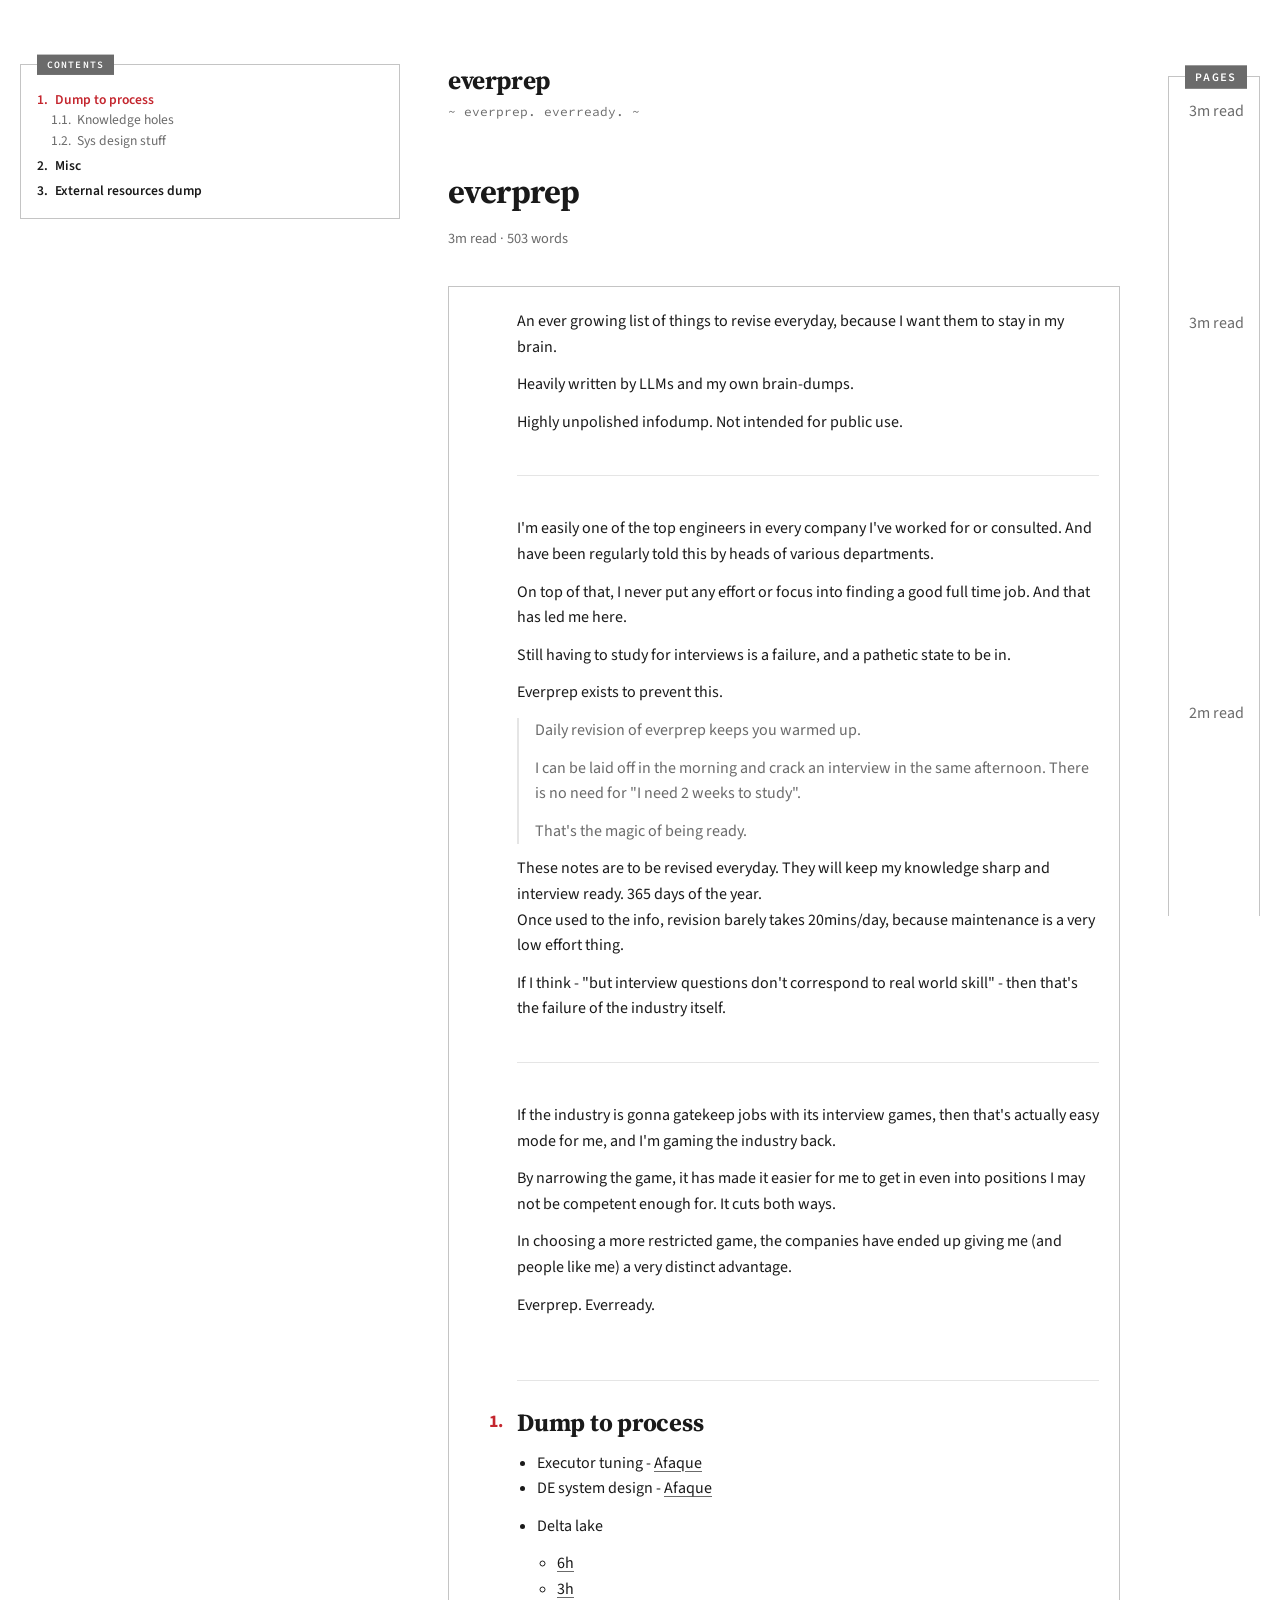
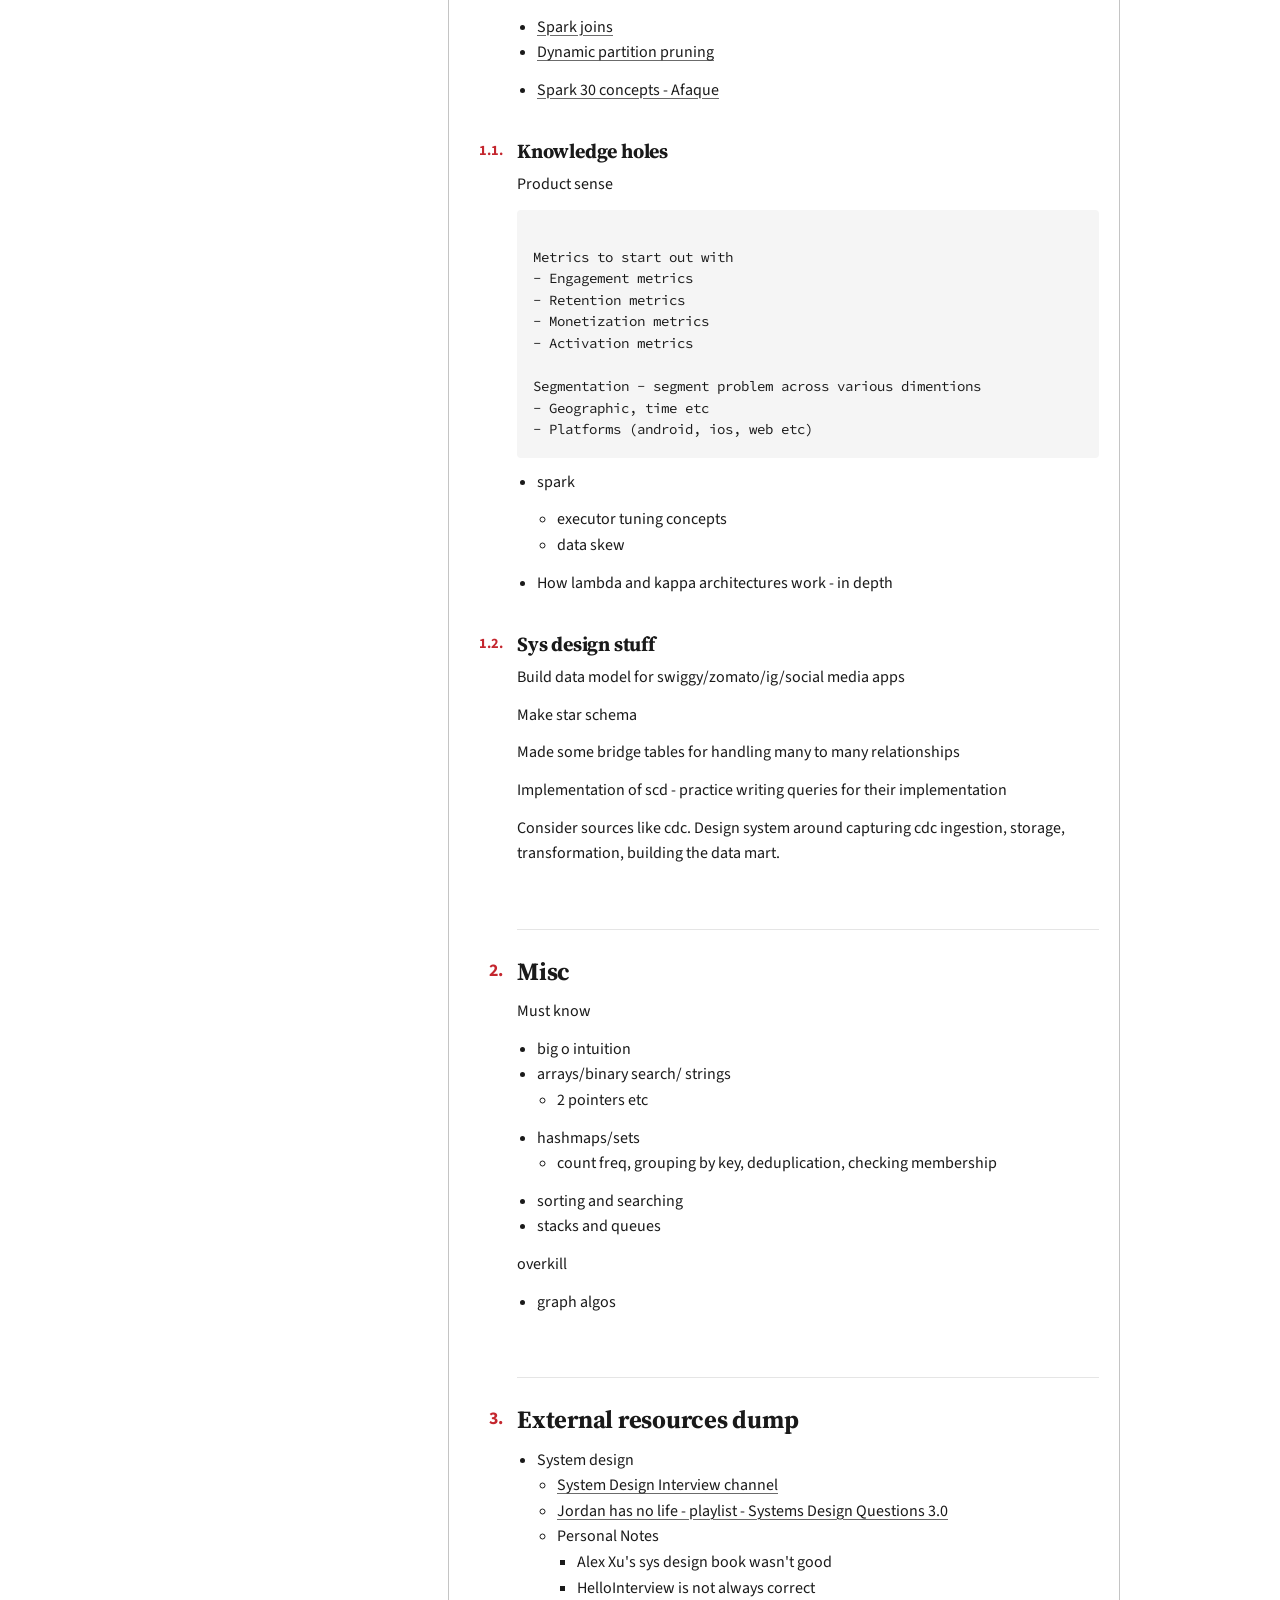
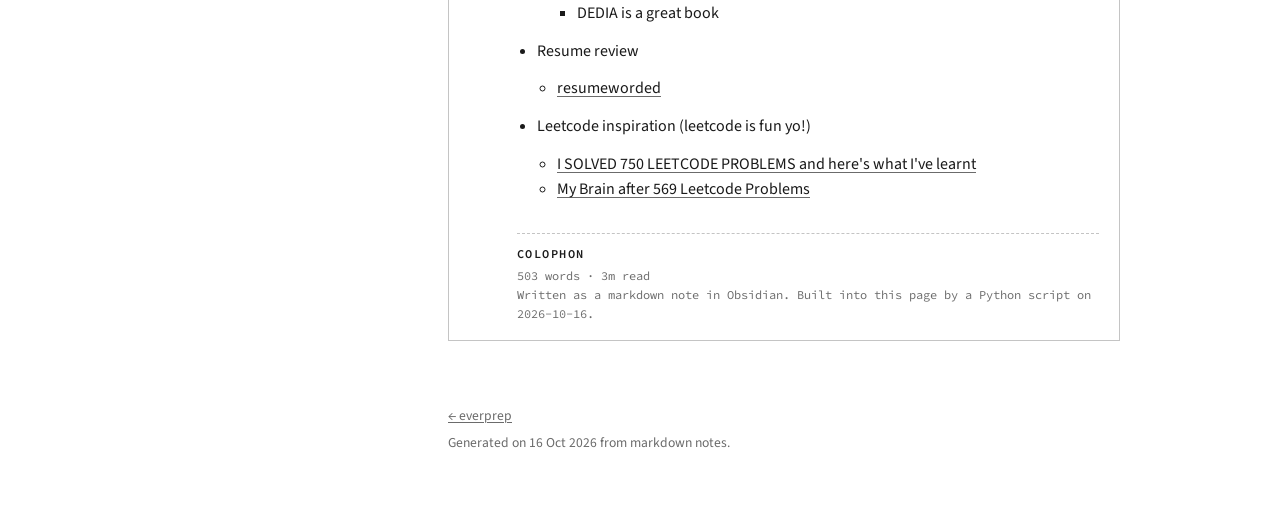
==== website/index.html @ 1207cb27 "update 2026-10-16 09:57:21" ====
<!DOCTYPE html>
<html lang="en">
<head>
    <meta charset="UTF-8">
    <meta http-equiv="X-UA-Compatible" content="IE=edge">
    <meta name="viewport" content="width=device-width, initial-scale=1.0">

    <title>everprep</title>
    <link rel="preconnect" href="https://fonts.googleapis.com">
    <link rel="preconnect" href="https://fonts.gstatic.com" crossorigin>
    <link href="https://fonts.googleapis.com/css2?family=Source+Serif+4:opsz,wght@8..60,600;8..60,700&family=Source+Code+Pro:wght@400;600&family=Source+Sans+3:ital,wght@0,400;0,600;0,700;1,400&display=swap" rel="stylesheet">
    <link rel="stylesheet" href="static/minimal.css">
    <link rel="stylesheet" href="static/codehilite.css">
    <link rel="stylesheet" href="static/everprep.css">

    <link rel="apple-touch-icon" sizes="180x180" href="static/favicon/apple-touch-icon.png">
    <link rel="icon" type="image/png" sizes="32x32" href="static/favicon/favicon-32x32.png">
    <link rel="icon" type="image/png" sizes="16x16" href="static/favicon/favicon-16x16.png">
    <link rel="mask-icon" href="static/favicon/safari-pinned-tab.svg" color="#5bbad5">
</head>

<body>

<div class="progress" aria-hidden="true"><span></span></div>

<div class="page article-layout">

    <nav class="site-nav">
        <div class="masthead">
            <a class="site-name" href="index.html">everprep</a>
        </div>
        <p class="tagline">~ everprep. everready. ~</p>
    </nav>

    <header>
        <h1>everprep</h1>
        <p class="meta">3m read &middot; 503 words</p>
    </header>

    
    <nav class="toc box" aria-label="Table of contents">
        <h2 class="box-title">Contents</h2>
        <div class="toc-scroll">
            
<ul>
    <li><a href="#dump-to-process">Dump to process</a>
<ul>
    <li><a href="#knowledge-holes">Knowledge holes</a></li>
    <li><a href="#sys-design-stuff">Sys design stuff</a></li>
</ul></li>
    <li><a href="#misc">Misc</a></li>
    <li><a href="#external-resources-dump">External resources dump</a></li>
</ul>
        </div>
    </nav>
    

    <article class="prose box">
<p>An ever growing list of things to revise everyday, because I want them to stay in my brain.</p>
<p>Heavily written by LLMs and my own brain-dumps.</p>
<p>Highly unpolished infodump. Not intended for public use.</p>
<hr/>
<p>I'm easily one of the top engineers in every company I've worked for or consulted. And have been regularly told this by heads of various departments.</p>
<p>On top of that, I never put any effort or focus into finding a good full time job. And that has led me here.</p>
<p>Still having to study for interviews is a failure, and a pathetic state to be in.</p>
<p>Everprep exists to prevent this.</p>
<blockquote>
<p>Daily revision of everprep keeps you warmed up.</p>
<p>I can be laid off in the morning and crack an interview in the same afternoon. There is no need for "I need 2 weeks to study".</p>
<p>That's the magic of being ready.</p>
</blockquote>
<p>These notes are to be revised everyday. They will keep my knowledge sharp and interview ready. 365 days of the year.<br/>
Once used to the info, revision barely takes 20mins/day, because maintenance is a very low effort thing.</p>
<p>If I think - "but interview questions don't correspond to real world skill" - then that's the failure of the industry itself.</p>
<hr/>
<p>If the industry is gonna gatekeep jobs with its interview games, then that's actually easy mode for me, and I'm gaming the industry back.</p>
<p>By narrowing the game, it has made it easier for me to get in even into positions I may not be competent enough for. It cuts both ways.</p>
<p>In choosing a more restricted game, the companies have ended up giving me (and people like me) a very distinct advantage.</p>
<p>Everprep. Everready.</p>
<h1 id="dump-to-process">Dump to process</h1>
<ul>
<li>Executor tuning - <a href="https://youtu.be/mA96gUESVZc?si=qHNNJMjSGiepj3sc">Afaque</a></li>
<li><p>DE system design - <a href="https://youtu.be/r58Cf_kc_bY?si=dL7wfHWLjFkbigt3">Afaque</a></p></li>
<li><p>Delta lake</p>
<ul>
<li><a href="https://youtu.be/8IjCyvyAPpM?si=cVS30lOyjqJbm5iS">6h</a></li>
<li><a href="https://youtu.be/fkWxiesfrgk?si=C2F4rvlqIew7wCL3">3h</a></li>
</ul></li>
<li><a href="https://youtu.be/FfMoKQM6oLY?si=TKORzyR8XV2FwPXX">Spark joins</a></li>
<li><p><a href="https://youtu.be/s8Z8Gex7VFw?si=CvL_SiKJRjtUaKrd">Dynamic partition pruning</a></p></li>
<li><p><a href="https://www.youtube.com/watch?v=z4Owc8RRApg&amp;pp=ygUVc3BhcmsgY29uY2VwdHMgYWZhcXVl">Spark 30 concepts - Afaque</a></p></li>
</ul>
<h2 id="knowledge-holes">Knowledge holes</h2>
<p>Product sense</p>
<pre><code>
Metrics to start out with
- Engagement metrics
- Retention metrics
- Monetization metrics
- Activation metrics

Segmentation - segment problem across various dimentions
- Geographic, time etc
- Platforms (android, ios, web etc)
</code></pre>
<ul>
<li><p>spark</p>
<ul>
<li>executor tuning concepts</li>
<li>data skew</li>
</ul></li>
<li><p>How lambda and kappa architectures work - in depth</p></li>
</ul>
<h2 id="sys-design-stuff">Sys design stuff</h2>
<p>Build data model for swiggy/zomato/ig/social media apps</p>
<p>Make star schema</p>
<p>Made some bridge tables for handling many to many relationships</p>
<p>Implementation of scd - practice writing queries for their implementation</p>
<p>Consider sources like cdc. Design system around capturing cdc ingestion, storage, transformation, building the data mart.</p>
<h1 id="misc">Misc</h1>
<p>Must know</p>
<ul>
<li>big o intuition</li>
<li>arrays/binary search/ strings
<ul>
<li>2 pointers etc</li>
</ul></li>
<li>hashmaps/sets
<ul>
<li>count freq, grouping by key, deduplication, checking membership</li>
</ul></li>
<li>sorting and searching</li>
<li>stacks and queues</li>
</ul>
<p>overkill</p>
<ul>
<li>graph algos</li>
</ul>
<h1 id="external-resources-dump">External resources dump</h1>
<ul>
<li>System design
<ul>
<li><a href="https://www.youtube.com/@SystemDesignInterview/videos">System Design Interview channel</a></li>
<li><a href="https://www.youtube.com/playlist?list=PLjTveVh7FakLGZ36GbWAk_DMf_0xBZpGv">Jordan has no life - playlist -  Systems Design Questions 3.0</a></li>
<li>Personal Notes
<ul>
<li>Alex Xu's sys design book wasn't good</li>
<li>HelloInterview is not always correct</li>
<li>DEDIA is a great book</li>
</ul></li>
</ul></li>
<li><p>Resume review</p>
<ul>
<li><a href="https://resumeworded.com/">resumeworded</a></li>
</ul></li>
<li><p>Leetcode inspiration (leetcode is fun yo!)</p>
<ul>
<li><a href="https://www.youtube.com/watch?v=ApSbjuVHAR8">I SOLVED 750 LEETCODE PROBLEMS and here's what I've learnt</a></li>
<li><a href="https://www.youtube.com/watch?v=8wysIxzqgPI">My Brain after 569 Leetcode Problems</a></li>
</ul></li>
</ul>


        <footer class="colophon">
            <span class="colophon-title">Colophon</span>
            503 words &middot; 3m read<br>
            Written as a markdown note in Obsidian.
            Built into this page by a Python script on 2026-10-16.
        </footer>
    </article>

    <div class="more">
        <section class="box">
        <h2 class="box-title">Pages</h2>
        <ul class="list">
            
            <li class="is-current">
                <span class="muted">3m read</span>
                <a href="index.html">everprep</a>
            </li>
            
            <li>
                <span class="muted">3m read</span>
                <a href="data-engineering.html">data engineering</a>
            </li>
            
            <li>
                <span class="muted">2m read</span>
                <a href="data-pipelines.html">data pipelines</a>
            </li>
            
            <li>
                <span class="muted">13m read</span>
                <a href="delta-lake-performance-optimization-and-maintenance.html">Delta Lake - performance optimization and maintenance</a>
            </li>
            
            <li>
                <span class="muted">10m read</span>
                <a href="python-leetcode.html">python - leetcode</a>
            </li>
            
            <li>
                <span class="muted">24m read</span>
                <a href="spark-code.html">spark - code</a>
            </li>
            
            <li>
                <span class="muted">12m read</span>
                <a href="spark-theory.html">spark - theory</a>
            </li>
            
            <li>
                <span class="muted">1m read</span>
                <a href="spark-qns.html">spark qns</a>
            </li>
            
            <li>
                <span class="muted">12m read</span>
                <a href="sql.html">sql</a>
            </li>
            
        </ul>
        </section>
    </div>

    <footer class="site-footer">
        <p><a href="index.html">&larr; everprep</a></p>
        <p>Generated on 16 Oct 2026 from markdown notes.</p>
    </footer>

</div>

    <script>
        // Obsidian callouts: "> [!NOTE] Optional title" blockquotes become labelled boxes.
        (function () {
            const marker = /^\s*\[!(\w+)\][+-]?[ \t]*([^\n<]*)(?:\s*<br\s*\/?>|\n)?/;
            document.querySelectorAll(".prose blockquote").forEach(quote => {
                const first = quote.querySelector("p");
                if (!first) return;
                const match = first.innerHTML.match(marker);
                if (!match) return;

                const kind = match[1].toLowerCase();
                first.innerHTML = first.innerHTML.slice(match[0].length).trim();
                if (!first.innerHTML) first.remove();

                const title = document.createElement("p");
                title.className = "callout-title";
                const label = document.createElement("span");
                label.className = "callout-kind";
                label.textContent = kind;
                title.appendChild(label);
                if (match[2].trim()) title.appendChild(document.createTextNode(match[2].trim()));

                quote.classList.add("callout", "callout--" + kind);
                quote.prepend(title);
            });
        })();

        // Reading progress: a thin bar across the top of the page.
        (function () {
            const bar = document.querySelector(".progress span");
            if (!bar) return;
            let queued = false;
            function update() {
                queued = false;
                const max = document.documentElement.scrollHeight - window.innerHeight;
                const ratio = max > 0 ? Math.min(1, Math.max(0, window.scrollY / max)) : 0;
                bar.style.transform = "scaleX(" + ratio + ")";
            }
            function schedule() {
                if (queued) return;
                queued = true;
                requestAnimationFrame(update);
            }
            window.addEventListener("scroll", schedule, { passive: true });
            window.addEventListener("resize", schedule, { passive: true });
            update();
        })();

        (function () {
            const tocScroll = document.querySelector(".toc-scroll");
            const tocLinks = document.querySelectorAll('.toc a[href^="#"]');
            if (!tocLinks.length) return;

            // Pair every TOC link with the heading it points at, in document order.
            const entries = [];
            tocLinks.forEach(link => {
                const id = decodeURIComponent(link.hash.slice(1));
                const heading = id ? document.getElementById(id) : null;
                if (heading) entries.push({ heading, link });
            });
            if (!entries.length) return;

            entries.sort((a, b) =>
                a.heading.compareDocumentPosition(b.heading) &
                    Node.DOCUMENT_POSITION_FOLLOWING ? -1 : 1
            );

            const smooth = !window.matchMedia(
                "(prefers-reduced-motion: reduce)"
            ).matches;

            // Don't yank the TOC around while the reader is scrolling it by hand.
            let handScrolledAt = 0;
            if (tocScroll) {
                ["wheel", "touchstart", "pointerdown"].forEach(evt =>
                    tocScroll.addEventListener(
                        evt,
                        () => { handScrolledAt = Date.now(); },
                        { passive: true }
                    )
                );
            }

            // Scroll the TOC's own container (never the page) so the active
            // link sits in the middle of the list.
            function revealInToc(link) {
                if (!tocScroll) return;
                // Not scrollable: short TOC, or the stacked mobile layout.
                if (tocScroll.scrollHeight <= tocScroll.clientHeight) return;
                if (Date.now() - handScrolledAt < 1500) return;

                const containerTop = tocScroll.getBoundingClientRect().top;
                const linkRect = link.getBoundingClientRect();
                const wanted =
                    tocScroll.scrollTop +
                    (linkRect.top - containerTop) -
                    (tocScroll.clientHeight - linkRect.height) / 2;

                const top = Math.max(
                    0,
                    Math.min(
                        wanted,
                        tocScroll.scrollHeight - tocScroll.clientHeight
                    )
                );

                if (Math.abs(top - tocScroll.scrollTop) < 2) return;
                tocScroll.scrollTo({
                    top: top,
                    behavior: smooth ? "smooth" : "auto"
                });
            }

            let active = null;

            function setActive(entry) {
                if (entry === active) return;
                if (active) active.link.classList.remove("highlight");
                entry.link.classList.add("highlight");
                active = entry;
                revealInToc(entry.link);
            }

            function update() {
                // The heading that most recently crossed the reading line is
                // the one being read.
                const readingLine = window.innerHeight * 0.25;
                let current = entries[0];

                for (const entry of entries) {
                    if (entry.heading.getBoundingClientRect().top > readingLine) break;
                    current = entry;
                }

                // At the page bottom the last heading may never reach the
                // reading line, so claim it explicitly.
                const atBottom =
                    window.innerHeight + window.scrollY >=
                    document.documentElement.scrollHeight - 2;
                if (atBottom) current = entries[entries.length - 1];

                setActive(current);
            }

            let queued = false;
            function schedule() {
                if (queued) return;
                queued = true;
                requestAnimationFrame(() => {
                    queued = false;
                    update();
                });
            }

            window.addEventListener("scroll", schedule, { passive: true });
            window.addEventListener("resize", schedule, { passive: true });
            window.addEventListener("load", schedule);
            update();
        })();
    </script>
</body>
</html>
---- website/static/minimal.css ----
:root {
    --bg: #fff;
    --fg: #1a1a1a;
    --muted: #6b6b6b;
    --link: #1a1a1a;
    --rule: #e5e5e5;
    --border: #c4c4c4;
    --code-bg: #f5f5f5;
    --stripe: #f8f8f8;
    --accent: #c4262e;

    --measure: 42rem;
    --font: "Source Sans 3", -apple-system, BlinkMacSystemFont, "Segoe UI", Roboto, "Helvetica Neue", Arial, sans-serif;
    --font-display: "Source Serif 4", Georgia, "Times New Roman", serif;
    --font-mono: "Source Code Pro", ui-monospace, Menlo, Consolas, "Liberation Mono", monospace;

    color-scheme: light dark;
}

@media (prefers-color-scheme: dark) {
    :root {
        --bg: #111;
        --fg: #e6e6e6;
        --muted: #8f8f8f;
        --link: #e6e6e6;
        --rule: #2a2a2a;
        --border: #3d3d3d;
        --code-bg: #1b1b1b;
        --stripe: #161616;
        --accent: #ff6b6b;
    }
}

*,
*::before,
*::after {
    box-sizing: border-box;
}

html {
    scroll-behavior: smooth;
}

body {
    margin: 0;
    padding: 4rem 1.25rem;
    background: var(--bg);
    color: var(--fg);
    font-family: var(--font);
    font-size: 16px;
    line-height: 1.6;
    overflow-wrap: break-word;
}

.page {
    max-width: var(--measure);
    margin-inline: auto;
}

a {
    color: var(--link);
    text-decoration: underline;
    text-decoration-color: var(--muted);
    text-decoration-thickness: 1px;
    text-underline-offset: 0.18em;
}

a:hover {
    text-decoration-color: var(--accent);
    text-decoration-thickness: 2px;
}

h1,
h2,
h3,
h4,
h5,
h6 {
    color: var(--fg);
    font-weight: 600;
    line-height: 1.3;
    margin: 2em 0 0.4em;
    scroll-margin-top: 1.5rem;
}

h1 {
    font-family: var(--font-display);
    font-size: 2.1em;
    font-weight: 700;
    letter-spacing: -0.015em;
    margin-top: 0;
}

h2 { font-size: 1.15em; }
h3,
h4,
h5,
h6 { font-size: 1em; }

p,
ul,
ol,
pre,
blockquote,
table {
    margin: 0 0 0.75em;
}

.muted,
time {
    color: var(--muted);
    font-variant-numeric: tabular-nums;
}

hr {
    border: none;
    border-top: 1px solid var(--rule);
    margin: 2.5em 0;
}

/* header */

.masthead {
    display: flex;
    flex-wrap: wrap;
    align-items: baseline;
    column-gap: 1rem;
    row-gap: 0.1rem;
}

.masthead h1 {
    margin: 0;
    font-size: 1.6em; /* same as .site-name on article pages */
}

.roles {
    margin: 0;
    font-size: 0.95em;
    font-weight: 400;
    color: var(--fg);
}

.roles .sep {
    margin: 0 0.3em;
    font-weight: 400;
    color: var(--border);
}

.tagline {
    margin: 0.3em 0 0;
    font-family: var(--font-mono);
    font-size: 0.8em;
    color: var(--muted);
}

/* post lists */

.list {
    list-style: none;
    padding: 0;
}

.list li {
    display: grid;
    grid-template-columns: 6.5em minmax(0, 1fr);
    column-gap: 1em;
    margin-bottom: 0.15em;
}

.list--detailed li {
    margin-bottom: 0.8em;
}

.list--detailed li:last-child {
    margin-bottom: 0;
}

.entry {
    min-width: 0;
}

.entry > a {
    font-weight: 600;
}

.entry-desc {
    margin: 0.1em 0 0;
    font-size: 0.9em;
    color: var(--muted);
}

.entry-meta {
    margin: 0.1em 0 0;
    font-size: 0.8em;
    color: var(--muted);
    opacity: 0.8;
}

.entry-meta .tag {
    white-space: nowrap;
}

.list-group {
    margin: 1.25em 0 0.2em;
    font-family: var(--font-mono);
    font-size: 0.75em;
    font-weight: 400;
    color: var(--muted);
    text-transform: lowercase;
}

.list .is-current .entry > a,
.list .is-current > a,
table.data .is-current .row-title {
    font-weight: 600;
    text-decoration: none;
}

.list .is-current .entry > a::after,
.list .is-current > a::after,
table.data .is-current .row-title::after {
    content: "  \2190  you are here";
    font-weight: 400;
    color: var(--accent);
}

.more {
    margin-top: 1rem;
}

/* articles table: same look as the parquet viewer's tables
   (bordered box, rule lines both ways, mono uppercase header, zebra stripes, left aligned) */

.table-wrap {
    overflow-x: auto;
}

table.data {
    width: 100%;
    border-collapse: collapse;
    border: 1px solid var(--border);
    font-size: 0.95em;
}

table.data th,
table.data td {
    padding: 0.45em 0.6em;
    border-bottom: 1px solid var(--rule);
    border-right: 1px solid var(--rule);
    text-align: left;
    vertical-align: top;
}

table.data th:last-child,
table.data td:last-child {
    border-right: none;
}

table.data thead th {
    border-bottom-color: var(--border);
    font-family: var(--font-mono);
    font-size: 0.72em;
    font-weight: 600;
    letter-spacing: 0.12em;
    text-transform: uppercase;
    white-space: nowrap;
}

table.data tbody tr:nth-child(even) td {
    background: var(--stripe);
}

table.data .num {
    font-variant-numeric: tabular-nums;
}

table.data .col-date,
table.data .col-cat,
table.data .num {
    white-space: nowrap;
    color: var(--muted);
}

table.data td.col-date,
table.data td.col-cat,
table.data td.num {
    font-family: var(--font-mono);
    font-size: 0.8em;
    line-height: 2; /* keeps mono cells level with the title */
}

table.data td.col-len {
    padding-top: 0.75em; /* first line level with the title */
    line-height: 1.4;
    color: var(--muted);
}

table.data .col-title {
    width: 100%;
}

.row-title {
    font-weight: 600;
}

.row-desc {
    margin-top: 0.1em;
    font-size: 0.9em;
    color: var(--muted);
}

.row-tags {
    margin-top: 0.1em;
    font-size: 0.8em;
    color: var(--muted);
    opacity: 0.8;
}

table.data tfoot td {
    border-bottom: none;
    font-family: var(--font-mono);
    font-size: 0.72em;
    color: var(--muted);
}

@media (max-width: 40rem) {
    table.data .col-cat {
        display: none;
    }
}

/* boxes */

.box {
    position: relative;
    margin: 2.25rem 0 0;
    padding: 1.4rem 1.25rem 1rem;
    border: 1px solid var(--border);
}

.box > .box-title {
    position: absolute;
    top: 0;
    left: 1rem;
    transform: translateY(-50%);
    margin: 0;
    padding: 0.15rem 0.55rem;
    border: 1px solid var(--muted);
    background: var(--muted);
    font-family: var(--font-mono);
    font-size: 0.72em;
    font-weight: 600;
    letter-spacing: 0.12em;
    line-height: 1.4;
    text-transform: uppercase;
    color: var(--bg);
}

.box > .box-title + .list-group {
    margin-top: 0;
}

.box > :last-child,
.box .list:last-child {
    margin-bottom: 0;
}

/* on phones just a line on top */
@media (max-width: 40rem) {
    .box {
        padding: 1.5rem 0 0;
        border-left: none;
        border-right: none;
        border-bottom: none;
    }

    .box > .box-title {
        left: 0;
    }

    /* index page keeps full borders, for legibility */
    .home .box {
        padding: 1.4rem 0.9rem 0.9rem;
        border: 1px solid var(--border);
    }

    .home .box > .box-title {
        left: 0.6rem;
    }
}

/* contact */

.contact {
    display: grid;
    grid-template-columns: max-content minmax(0, 1fr);
    column-gap: 1.5em;
    row-gap: 0.35em;
    margin: 0;
}

.contact dt {
    font-weight: 600;
}

.contact dt .muted {
    font-weight: 400;
    font-size: 0.9em;
}

.contact dd {
    margin: 0;
}

@media (max-width: 40rem) {
    .contact {
        grid-template-columns: minmax(0, 1fr);
        row-gap: 0;
    }

    .contact dd + dt {
        margin-top: 0.6em;
    }
}

.site-footer {
    margin-top: 4rem;
    font-size: 0.85em;
    color: var(--muted);
}

.site-footer a {
    color: var(--muted);
}

.site-footer p {
    margin: 0 0 0.4em;
}

.site-footer .tagline {
    margin-top: 0.8em;
}

/* article page */

.progress {
    position: fixed;
    inset: 0 0 auto 0;
    height: 3px;
    z-index: 10;
    pointer-events: none;
}

.progress span {
    display: block;
    height: 100%;
    background: var(--accent);
    transform: scaleX(0);
    transform-origin: 0 50%;
}

.site-nav {
    margin-bottom: 3rem;
}

.site-name {
    font-family: var(--font-display);
    font-size: 1.6em;
    font-weight: 700;
    letter-spacing: -0.015em;
    line-height: 1.3;
    color: var(--fg);
    text-decoration: none;
}

.site-name:hover {
    color: var(--accent);
}

.back {
    display: inline-block;
    margin-bottom: 3rem;
    font-size: 0.9em;
    color: var(--muted);
    text-decoration: none;
}

.back:hover {
    color: var(--fg);
}

.meta {
    margin-bottom: 0;
    font-size: 0.9em;
    color: var(--muted);
}

.prose img {
    max-width: 100%;
    height: auto;
}

.prose ul,
.prose ol {
    padding-left: 1.25em;
}

.prose blockquote {
    margin-left: 0;
    padding-left: 1em;
    border-left: 2px solid var(--rule);
    color: var(--muted);
}

.prose code {
    font-family: var(--font-mono);
    font-size: 0.88em;
}

.prose :not(pre) > code {
    padding: 0.1em 0.3em;
    background: var(--code-bg);
    border-radius: 3px;
}

.prose pre {
    padding: 1em;
    overflow-x: auto;
    background: var(--code-bg);
    border-radius: 4px;
    line-height: 1.35;
}

/* same table look as table.data */
.prose table {
    display: block;
    width: max-content;
    max-width: 100%;
    overflow-x: auto;
    border-collapse: collapse;
    border: 1px solid var(--border);
    font-size: 0.92em;
}

.prose th,
.prose td {
    padding: 0.35em 0.6em;
    border-bottom: 1px solid var(--rule);
    border-right: 1px solid var(--rule);
    text-align: left;
    vertical-align: top;
}

.prose th:last-child,
.prose td:last-child {
    border-right: none;
}

.prose tbody tr:last-child td {
    border-bottom: none;
}

.prose thead th {
    border-bottom-color: var(--border);
    font-family: var(--font-mono);
    font-size: 0.78em;
    font-weight: 600;
    letter-spacing: 0.12em;
    text-transform: uppercase;
}

.prose tbody tr:nth-child(even) td {
    background: var(--stripe);
}

.prose .footnotes {
    font-size: 0.9em;
    color: var(--muted);
}

/* obsidian callouts */

.prose blockquote.callout {
    padding: 0.7em 1em 0.2em;
    border-left: 3px solid var(--fg);
    background: var(--code-bg);
    color: var(--fg);
}

.callout-title {
    margin: 0 0 0.35em;
    font-weight: 600;
}

.callout-kind {
    margin-right: 0.6em;
    font-family: var(--font-mono);
    font-size: 0.75em;
    font-weight: 600;
    letter-spacing: 0.12em;
    text-transform: uppercase;
}

.callout--warning,
.callout--caution,
.callout--danger,
.callout--important {
    --callout: var(--accent);
}

.prose blockquote.callout--warning,
.prose blockquote.callout--caution,
.prose blockquote.callout--danger,
.prose blockquote.callout--important {
    border-left-color: var(--callout);
}

.callout--warning .callout-kind,
.callout--caution .callout-kind,
.callout--danger .callout-kind,
.callout--important .callout-kind {
    color: var(--callout);
}

/* colophon */

.colophon {
    margin-top: 2.5em;
    padding-top: 0.9em;
    border-top: 1px dashed var(--border);
    font-family: var(--font-mono);
    font-size: 0.75em;
    line-height: 1.6;
    color: var(--muted);
}

.colophon-title {
    display: block;
    margin-bottom: 0.2em;
    font-weight: 600;
    letter-spacing: 0.12em;
    text-transform: uppercase;
    color: var(--fg);
}

/* headings + numbering */

.prose {
    counter-reset: h1;
}

.prose h1,
.prose h2,
.prose h3,
.prose h4,
.prose h5,
.prose h6 {
    position: relative;
    color: var(--fg);
}

.prose h1,
.prose h2,
.prose h3 {
    font-family: var(--font-display);
    letter-spacing: -0.01em;
}

.prose h1 {
    font-size: 1.55em;
    font-weight: 700;
    margin: 2.5em 0 0.5em;
    padding-top: 1em;
    border-top: 1px solid var(--rule);
}

.prose > h1:first-child {
    margin-top: 0;
    padding-top: 0;
    border-top: none;
}

.prose h2 {
    font-size: 1.25em;
    font-weight: 700;
    margin: 1.75em 0 0.4em;
}

.prose h3 {
    font-size: 1.08em;
    font-weight: 600;
    margin: 1.5em 0 0.3em;
}

.prose h4,
.prose h5,
.prose h6 {
    font-size: 1em;
    font-weight: 600;
    margin: 1.25em 0 0.25em;
}

.prose h1 { counter-increment: h1; counter-reset: h2; }
.prose h2 { counter-increment: h2; counter-reset: h3; }
.prose h3 { counter-increment: h3; counter-reset: h4; }
.prose h4 { counter-increment: h4; counter-reset: h5; }
.prose h5 { counter-increment: h5; counter-reset: h6; }
.prose h6 { counter-increment: h6; }

.prose h1::before { content: counter(h1) "."; }
.prose h2::before { content: counter(h1) "." counter(h2) "."; }
.prose h3::before { content: counter(h1) "." counter(h2) "." counter(h3) "."; }
.prose h4::before { content: counter(h1) "." counter(h2) "." counter(h3) "." counter(h4) "."; }
.prose h5::before { content: counter(h1) "." counter(h2) "." counter(h3) "." counter(h4) "." counter(h5) "."; }
.prose h6::before { content: counter(h1) "." counter(h2) "." counter(h3) "." counter(h4) "." counter(h5) "." counter(h6) "."; }

.prose h1::before,
.prose h2::before,
.prose h3::before,
.prose h4::before,
.prose h5::before,
.prose h6::before {
    margin-right: 0.45em;
    font-family: var(--font);
    font-size: 0.72em;
    font-weight: 700;
    letter-spacing: 0;
    color: var(--accent);
    font-variant-numeric: tabular-nums;
}

/* toc */

.toc {
    font-size: 0.85em;
    line-height: 1.35;
}

.toc ul {
    list-style: none;
    margin: 0;
    padding: 0;
    counter-reset: toc;
}

.toc ul ul {
    padding-left: 1em;
}

.toc li {
    margin: 0.15em 0;
    counter-increment: toc;
}

.toc a {
    color: var(--muted);
    text-decoration: none;
}

.toc a::before {
    content: counters(toc, ".") ".";
    margin-right: 0.5em;
    font-variant-numeric: tabular-nums;
}

.toc code {
    font-family: var(--font-mono);
    font-size: 0.9em;
}

.toc-scroll > ul > li > a {
    color: var(--fg);
    font-weight: 600;
}

.toc-scroll > ul > li + li {
    margin-top: 0.5em;
}

.toc a:hover {
    color: var(--fg);
}

.toc a.highlight {
    color: var(--accent);
}

@media (min-width: 76rem) {
    /* desktop: toc on the left */
    .article-layout {
        display: grid;
        grid-template-columns: minmax(18rem, 24rem) var(--measure) minmax(0, 16rem);
        grid-template-rows: repeat(5, auto);
        justify-content: center;
        column-gap: 3rem;
        max-width: none;
    }

    .article-layout > * {
        grid-column: 2;
    }

    .article-layout > .toc {
        grid-column: 1;
        grid-row: 1 / -1;
        position: sticky;
        top: 1.5rem;
        align-self: start;
        max-height: calc(100vh - 3rem);
        margin: 0;
        padding: 1.5rem 1rem 1rem;
        display: flex;
        flex-direction: column;
    }

    .toc-scroll {
        min-height: 0;
        overflow-y: auto;
        overscroll-behavior: contain;
        scrollbar-width: thin;
        scrollbar-color: var(--rule) transparent;
    }

    /* hang the numbers in the left margin */
    .article-layout > .prose {
        padding-left: 4.25rem;
    }

    .prose h1::before,
    .prose h2::before,
    .prose h3::before,
    .prose h4::before {
        position: absolute;
        right: 100%;
        margin-right: 0.9rem;
        white-space: nowrap;
        line-height: 1.806; /* 1.3 / 0.72, keeps numbers level with the heading */
    }
}
---- website/static/codehilite.css ----
/* pygments (codehilite) syntax colors: light, then monokai-ish dark */

.codehilite .hll { background-color: #ffffcc }
/* .codehilite  { background: transparent; } */
.codehilite .c { color: #008000 } /* Comment */
.codehilite .err { border: 1px solid #FF0000 } /* Error */
.codehilite .k { color: #0000ff } /* Keyword */
.codehilite .ch { color: #008000 } /* Comment.Hashbang */
.codehilite .cm { color: #008000 } /* Comment.Multiline */
.codehilite .cp { color: #0000ff } /* Comment.Preproc */
.codehilite .cpf { color: #008000 } /* Comment.PreprocFile */
.codehilite .c1 { color: #008000 } /* Comment.Single */
.codehilite .cs { color: #008000 } /* Comment.Special */
.codehilite .ge { font-style: italic } /* Generic.Emph */
.codehilite .gh { font-weight: bold } /* Generic.Heading */
.codehilite .gp { font-weight: bold } /* Generic.Prompt */
.codehilite .gs { font-weight: bold } /* Generic.Strong */
.codehilite .gu { font-weight: bold } /* Generic.Subheading */
.codehilite .kc { color: #0000ff } /* Keyword.Constant */
.codehilite .kd { color: #0000ff } /* Keyword.Declaration */
.codehilite .kn { color: #0000ff } /* Keyword.Namespace */
.codehilite .kp { color: #0000ff } /* Keyword.Pseudo */
.codehilite .kr { color: #0000ff } /* Keyword.Reserved */
.codehilite .kt { color: #2b91af } /* Keyword.Type */
.codehilite .s { color: #a31515 } /* Literal.String */
.codehilite .nc { color: #2b91af } /* Name.Class */
.codehilite .ow { color: #0000ff } /* Operator.Word */
.codehilite .sa { color: #a31515 } /* Literal.String.Affix */
.codehilite .sb { color: #a31515 } /* Literal.String.Backtick */
.codehilite .sc { color: #a31515 } /* Literal.String.Char */
.codehilite .dl { color: #a31515 } /* Literal.String.Delimiter */
.codehilite .sd { color: #a31515 } /* Literal.String.Doc */
.codehilite .s2 { color: #a31515 } /* Literal.String.Double */
.codehilite .se { color: #a31515 } /* Literal.String.Escape */
.codehilite .sh { color: #a31515 } /* Literal.String.Heredoc */
.codehilite .si { color: #a31515 } /* Literal.String.Interpol */
.codehilite .sx { color: #a31515 } /* Literal.String.Other */
.codehilite .sr { color: #a31515 } /* Literal.String.Regex */
.codehilite .s1 { color: #a31515 } /* Literal.String.Single */
.codehilite .ss { color: #a31515 } /* Literal.String.Symbol */

@media (prefers-color-scheme: dark) {
    .codehilite .hll { background-color: #49483e }
    /* .codehilite  { background: #272822; color: #f8f8f2 } */
    .codehilite .c { color: #aca68b } /* Comment */
    .codehilite .err { color: #960050; background-color: #1e0010 } /* Error */
    .codehilite .k { color: #66d9ef } /* Keyword */
    .codehilite .l { color: #ae81ff } /* Literal */
    .codehilite .n { color: #f8f8f2 } /* Name */
    .codehilite .o { color: #f92672 } /* Operator */
    .codehilite .p { color: #f8f8f2 } /* Punctuation */
    .codehilite .ch { color: #aca68b } /* Comment.Hashbang */
    .codehilite .cm { color: #aca68b } /* Comment.Multiline */
    .codehilite .cp { color: #aca68b } /* Comment.Preproc */
    .codehilite .cpf { color: #aca68b } /* Comment.PreprocFile */
    .codehilite .c1 { color: #aca68b } /* Comment.Single */
    .codehilite .cs { color: #aca68b } /* Comment.Special */
    .codehilite .gd { color: #f92672 } /* Generic.Deleted */
    .codehilite .ge { font-style: italic } /* Generic.Emph */
    .codehilite .gi { color: #a6e22e } /* Generic.Inserted */
    .codehilite .gs { font-weight: bold } /* Generic.Strong */
    .codehilite .gu { color: #aca68b } /* Generic.Subheading */
    .codehilite .kc { color: #66d9ef } /* Keyword.Constant */
    .codehilite .kd { color: #66d9ef } /* Keyword.Declaration */
    .codehilite .kn { color: #f92672 } /* Keyword.Namespace */
    .codehilite .kp { color: #66d9ef } /* Keyword.Pseudo */
    .codehilite .kr { color: #66d9ef } /* Keyword.Reserved */
    .codehilite .kt { color: #66d9ef } /* Keyword.Type */
    .codehilite .ld { color: #e6db74 } /* Literal.Date */
    .codehilite .m { color: #ae81ff } /* Literal.Number */
    .codehilite .s { color: #e6db74 } /* Literal.String */
    .codehilite .na { color: #a6e22e } /* Name.Attribute */
    .codehilite .nb { color: #f8f8f2 } /* Name.Builtin */
    .codehilite .nc { color: #a6e22e } /* Name.Class */
    .codehilite .no { color: #66d9ef } /* Name.Constant */
    .codehilite .nd { color: #a6e22e } /* Name.Decorator */
    .codehilite .ni { color: #f8f8f2 } /* Name.Entity */
    .codehilite .ne { color: #a6e22e } /* Name.Exception */
    .codehilite .nf { color: #a6e22e } /* Name.Function */
    .codehilite .nl { color: #f8f8f2 } /* Name.Label */
    .codehilite .nn { color: #f8f8f2 } /* Name.Namespace */
    .codehilite .nx { color: #a6e22e } /* Name.Other */
    .codehilite .py { color: #f8f8f2 } /* Name.Property */
    .codehilite .nt { color: #f92672 } /* Name.Tag */
    .codehilite .nv { color: #f8f8f2 } /* Name.Variable */
    .codehilite .ow { color: #f92672 } /* Operator.Word */
    .codehilite .w { color: #f8f8f2 } /* Text.Whitespace */
    .codehilite .mb { color: #ae81ff } /* Literal.Number.Bin */
    .codehilite .mf { color: #ae81ff } /* Literal.Number.Float */
    .codehilite .mh { color: #ae81ff } /* Literal.Number.Hex */
    .codehilite .mi { color: #ae81ff } /* Literal.Number.Integer */
    .codehilite .mo { color: #ae81ff } /* Literal.Number.Oct */
    .codehilite .sa { color: #e6db74 } /* Literal.String.Affix */
    .codehilite .sb { color: #e6db74 } /* Literal.String.Backtick */
    .codehilite .sc { color: #e6db74 } /* Literal.String.Char */
    .codehilite .dl { color: #e6db74 } /* Literal.String.Delimiter */
    .codehilite .sd { color: #e6db74 } /* Literal.String.Doc */
    .codehilite .s2 { color: #e6db74 } /* Literal.String.Double */
    .codehilite .se { color: #ae81ff } /* Literal.String.Escape */
    .codehilite .sh { color: #e6db74 } /* Literal.String.Heredoc */
    .codehilite .si { color: #e6db74 } /* Literal.String.Interpol */
    .codehilite .sx { color: #e6db74 } /* Literal.String.Other */
    .codehilite .sr { color: #e6db74 } /* Literal.String.Regex */
    .codehilite .s1 { color: #e6db74 } /* Literal.String.Single */
    .codehilite .ss { color: #e6db74 } /* Literal.String.Symbol */
    .codehilite .bp { color: #f8f8f2 } /* Name.Builtin.Pseudo */
    .codehilite .fm { color: #a6e22e } /* Name.Function.Magic */
    .codehilite .vc { color: #f8f8f2 } /* Name.Variable.Class */
    .codehilite .vg { color: #f8f8f2 } /* Name.Variable.Global */
    .codehilite .vi { color: #f8f8f2 } /* Name.Variable.Instance */
    .codehilite .vm { color: #f8f8f2 } /* Name.Variable.Magic */
    .codehilite .il { color: #ae81ff } /* Literal.Number.Integer.Long */
}
---- website/static/everprep.css ----
/* everprep additions on top of theniraj.com's template_minimal (minimal.css) */

@media (min-width: 76rem) {
    /* desktop: pages list in the right column, sticky like the toc */
    .article-layout > .more {
        grid-column: 3;
        grid-row: 1 / -1;
        position: sticky;
        top: 1.5rem;
        align-self: start;
        max-height: calc(100vh - 3rem);
        overflow-y: auto;
        overscroll-behavior: contain;
        scrollbar-width: thin;
        scrollbar-color: var(--rule) transparent;
        margin: 0;
        padding-top: 0.75rem; /* room for the box title, which sits on the border */
    }

    .article-layout > .more > .box {
        margin-top: 0;
    }

    .more .list li {
        grid-template-columns: 4em minmax(0, 1fr);
        margin-bottom: 0.4em;
    }
}

/* current page: red instead of the theme's "you are here" marker */
.list .is-current > a {
    color: var(--accent);
}

.list .is-current > a::after {
    content: none;
}
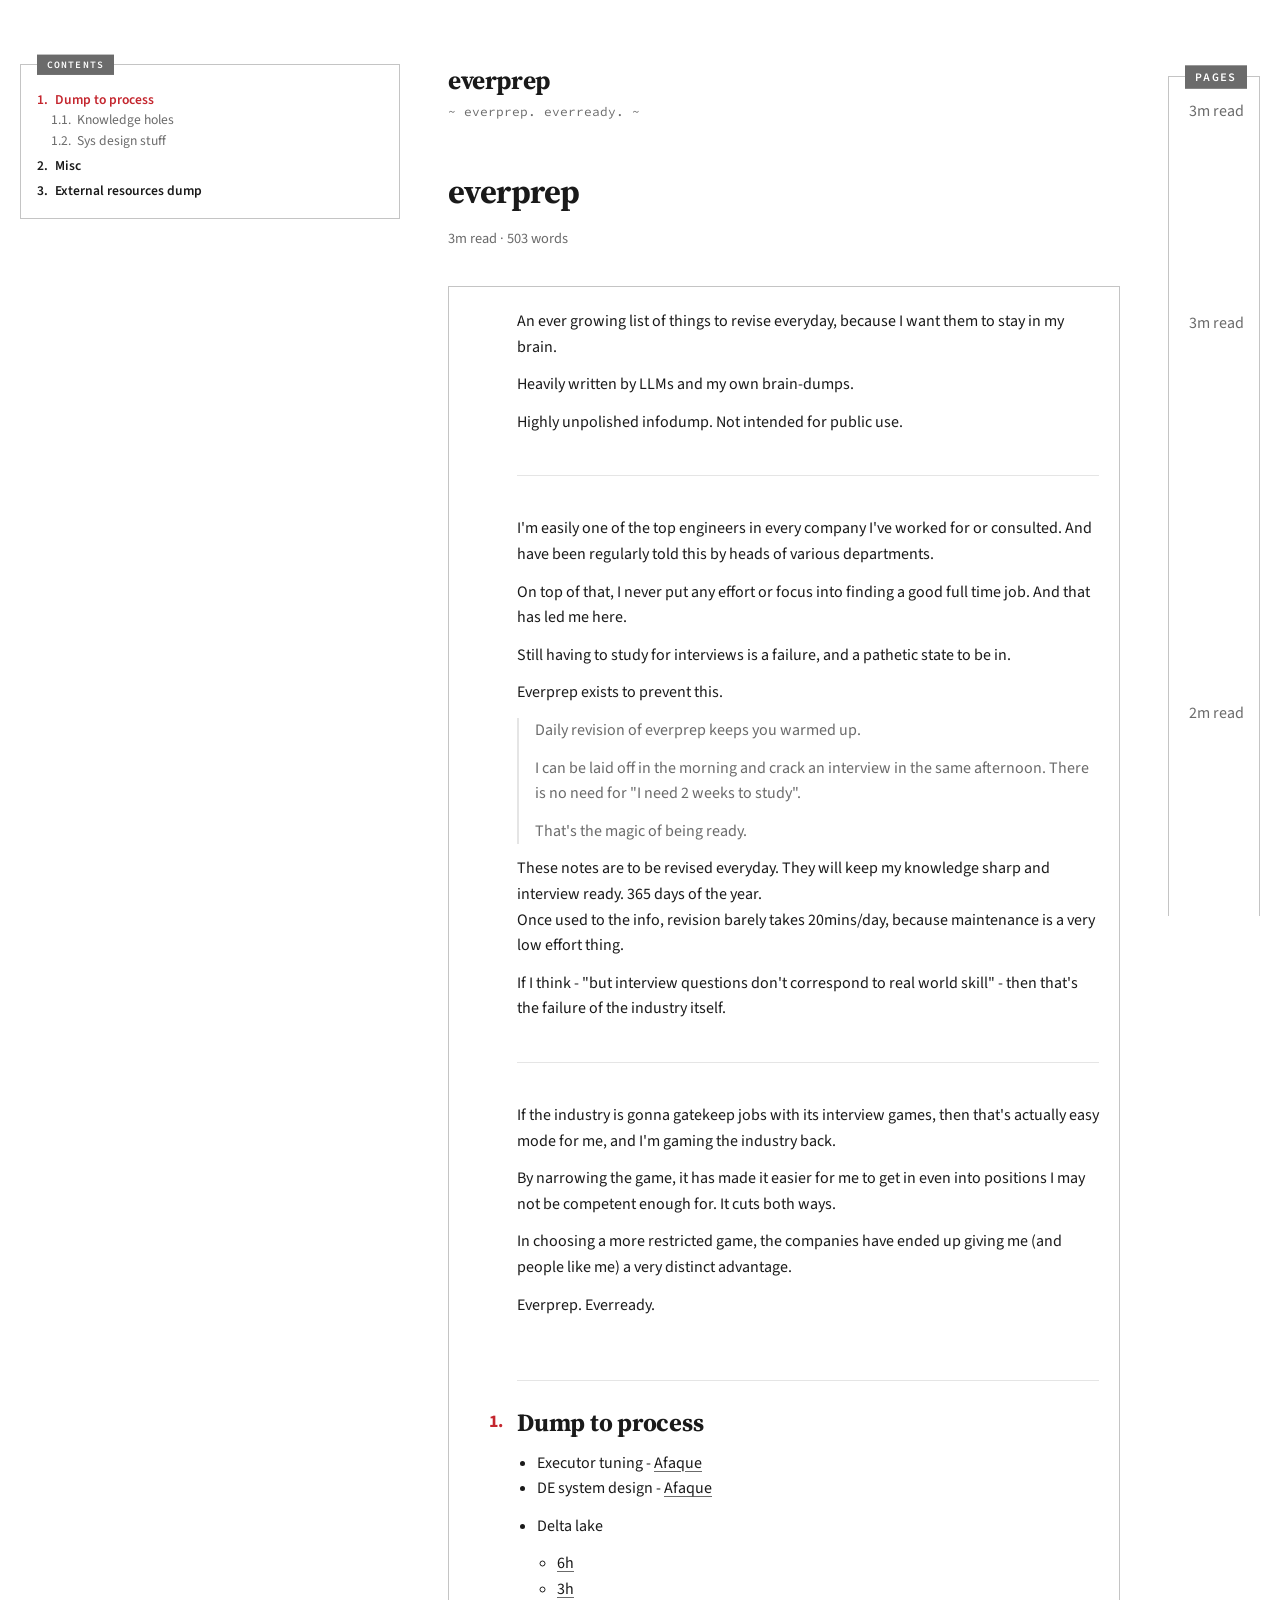
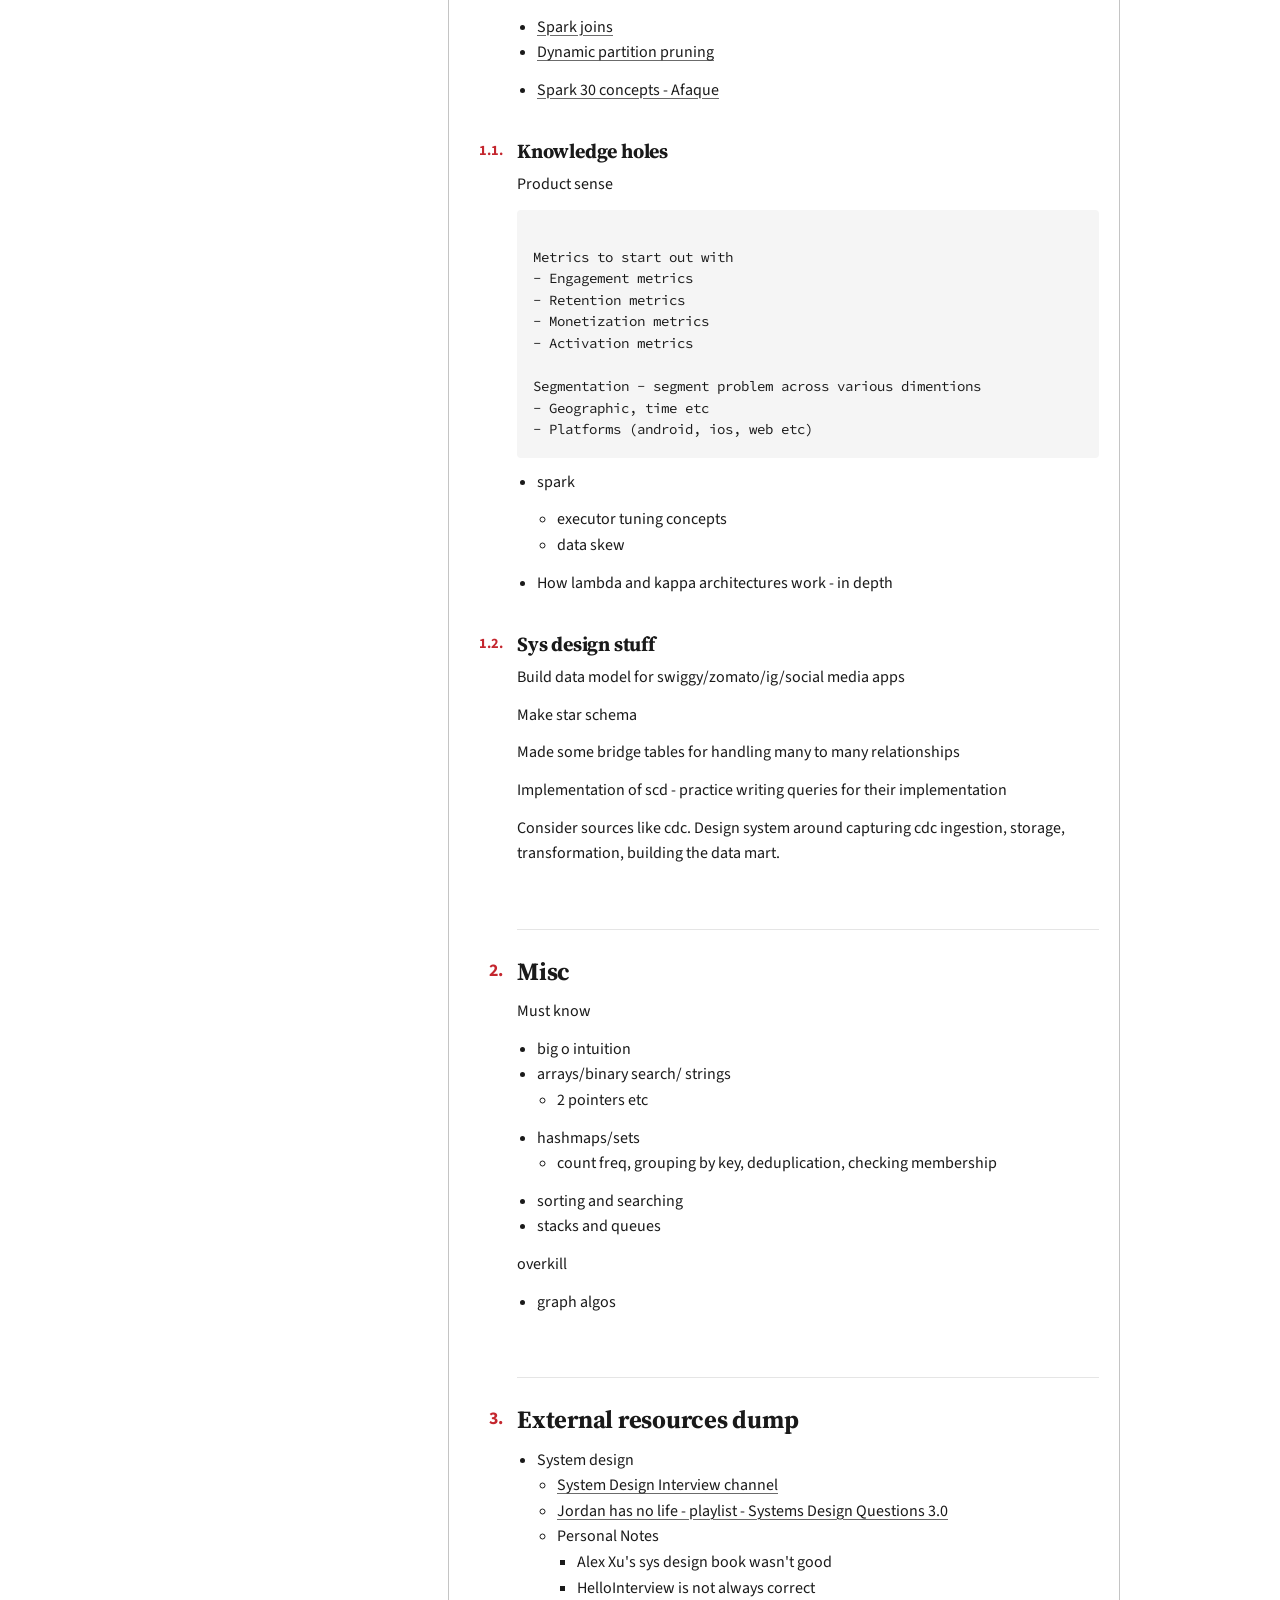
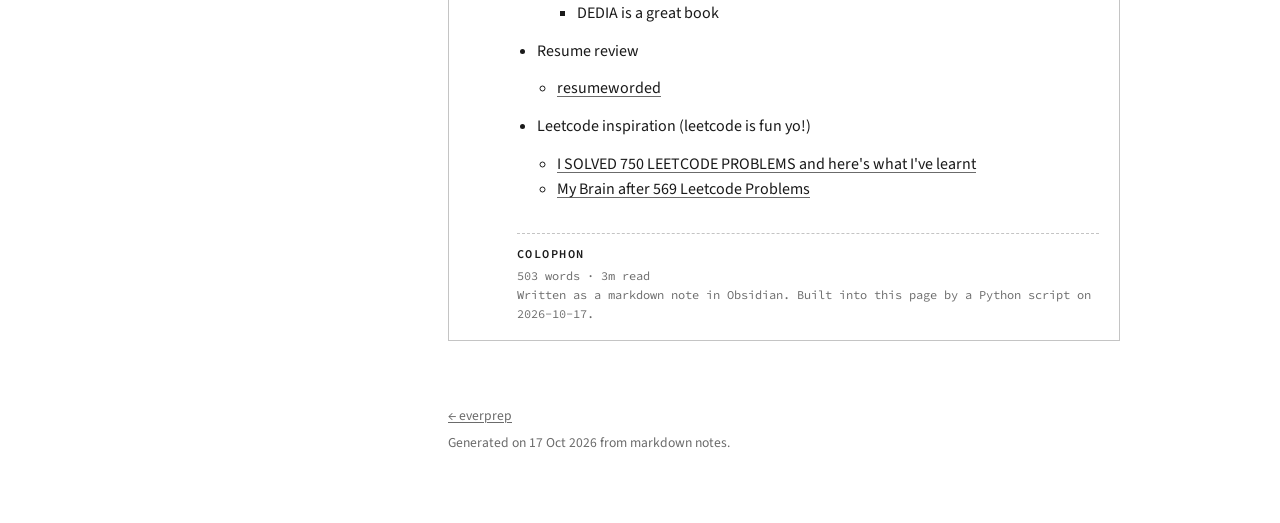
==== commit 4e448e93: "update 2026-10-17 09:54:41" ====
--- a/website/index.html
+++ b/website/index.html
@@ -165,7 +165,7 @@
             <span class="colophon-title">Colophon</span>
             503 words &middot; 3m read<br>
             Written as a markdown note in Obsidian.
-            Built into this page by a Python script on 2026-10-16.
+            Built into this page by a Python script on 2026-10-17.
         </footer>
     </article>
 
@@ -225,7 +225,7 @@
 
     <footer class="site-footer">
         <p><a href="index.html">&larr; everprep</a></p>
-        <p>Generated on 16 Oct 2026 from markdown notes.</p>
+        <p>Generated on 17 Oct 2026 from markdown notes.</p>
     </footer>
 
 </div>
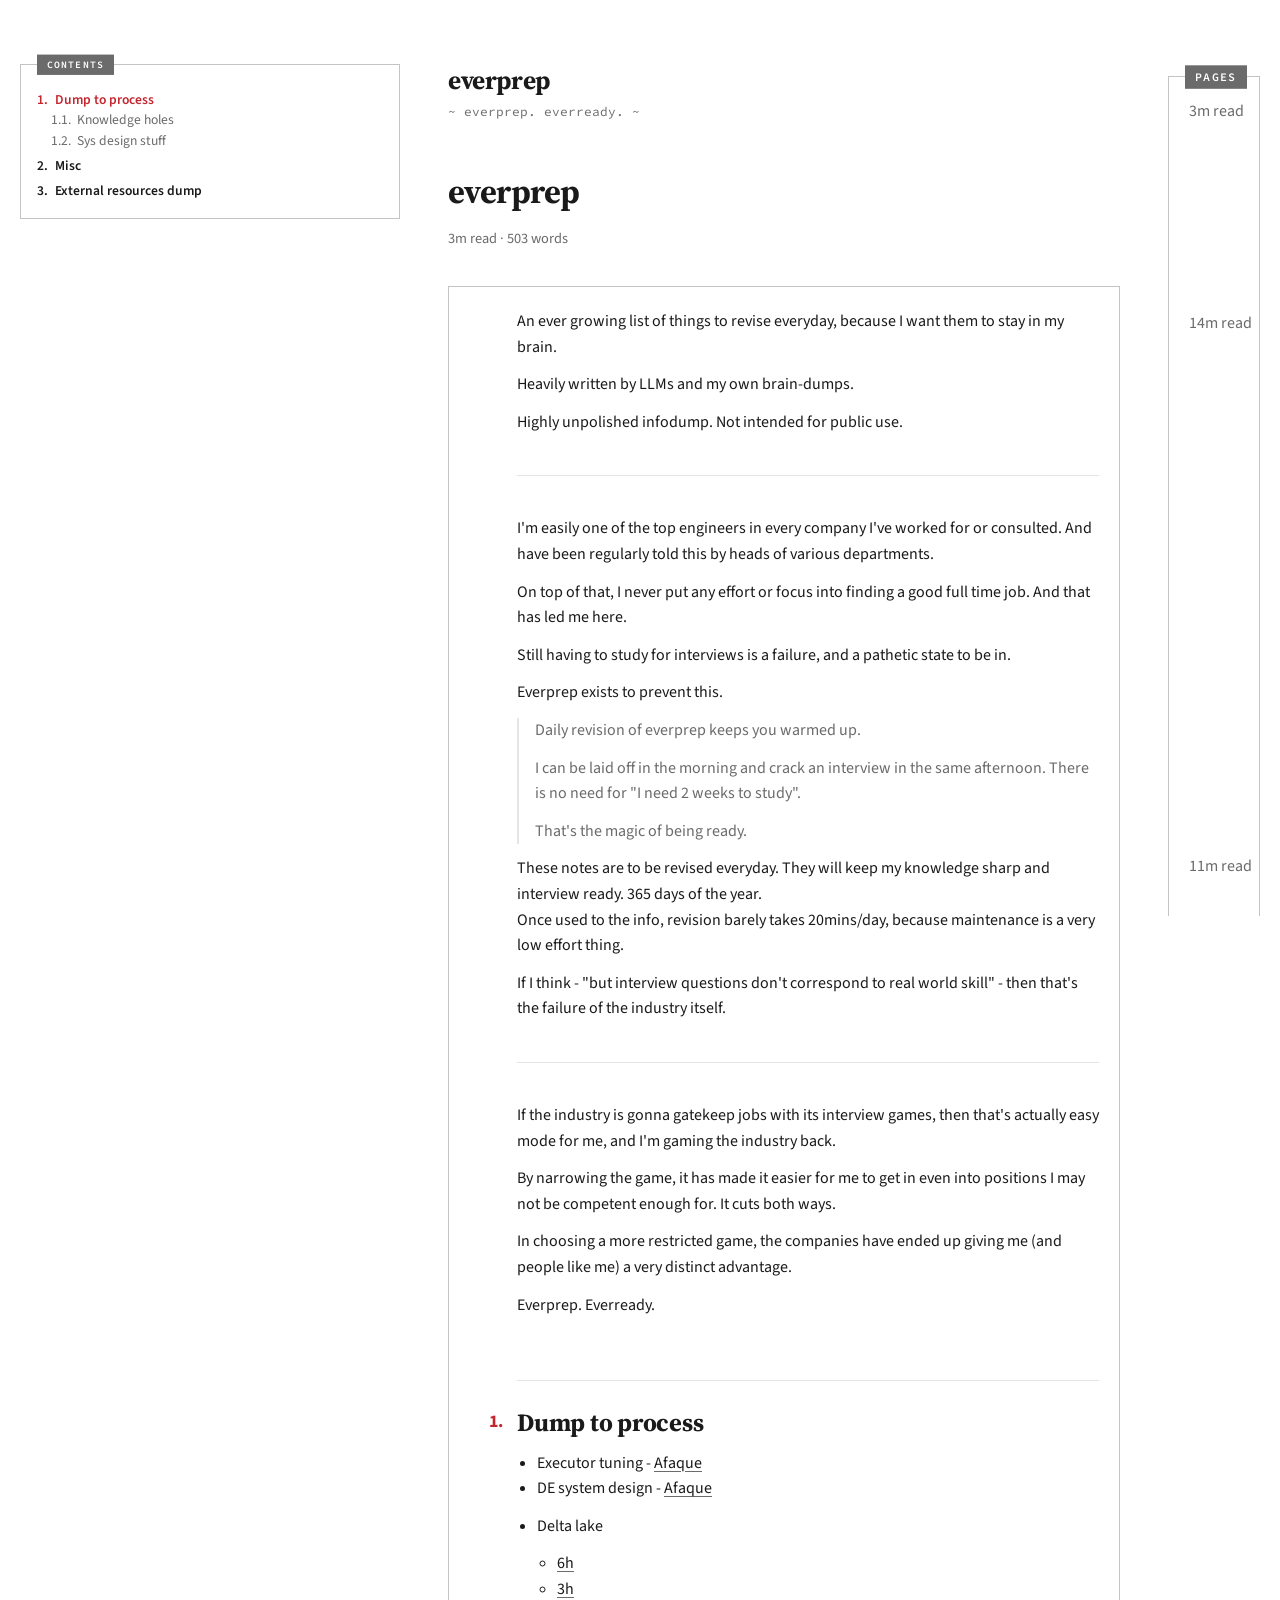
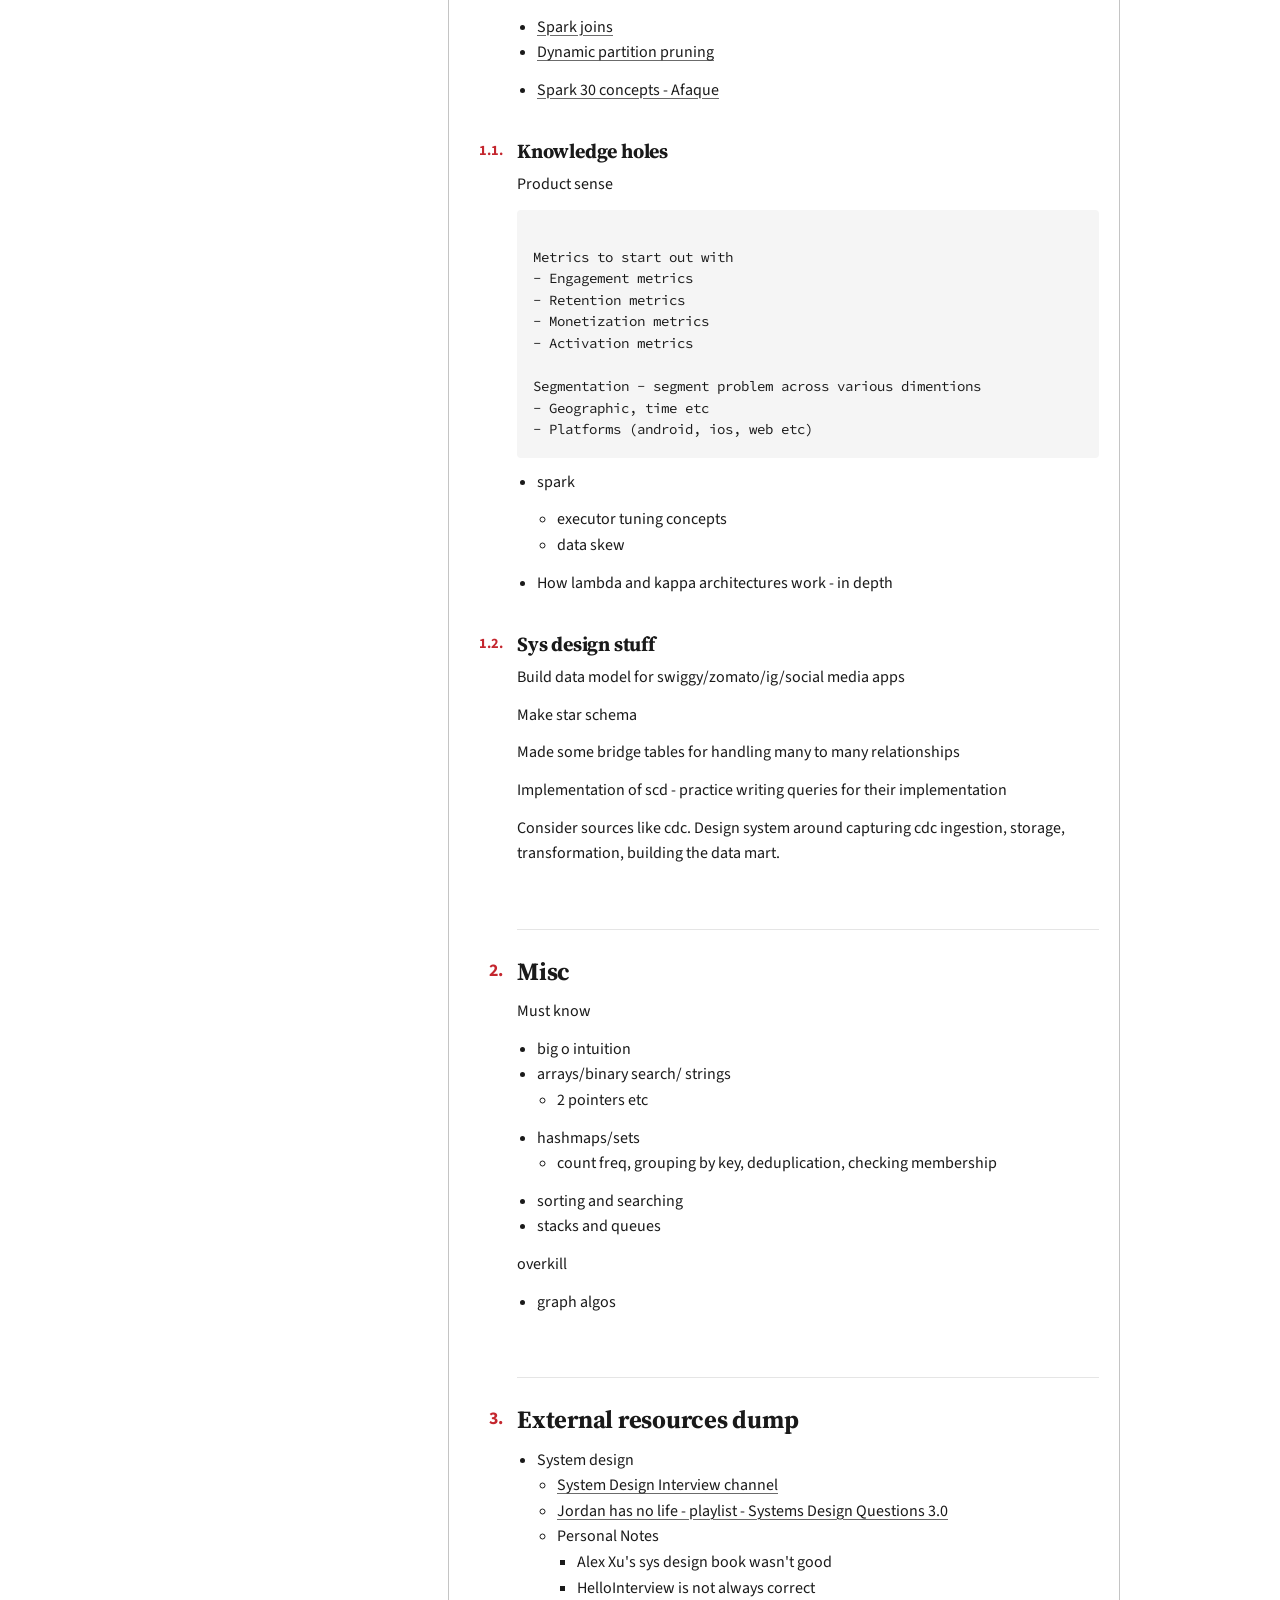
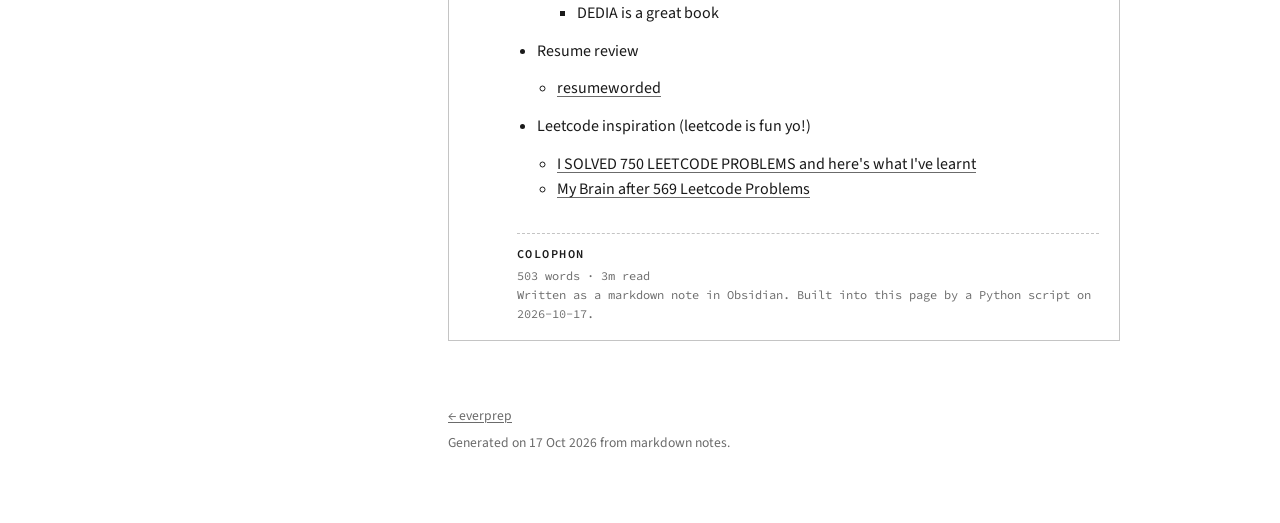
==== commit 60e568a0: "update 2026-10-17 16:22:01" ====
--- a/website/index.html
+++ b/website/index.html
@@ -180,6 +180,16 @@
             </li>
             
             <li>
+                <span class="muted">14m read</span>
+                <a href="cloud-aws-services-list.html">cloud - aws services list</a>
+            </li>
+            
+            <li>
+                <span class="muted">11m read</span>
+                <a href="cloud-databricks-services-and-how-they-work.html">cloud - Databricks Services and How They Work</a>
+            </li>
+            
+            <li>
                 <span class="muted">3m read</span>
                 <a href="data-engineering.html">data engineering</a>
             </li>
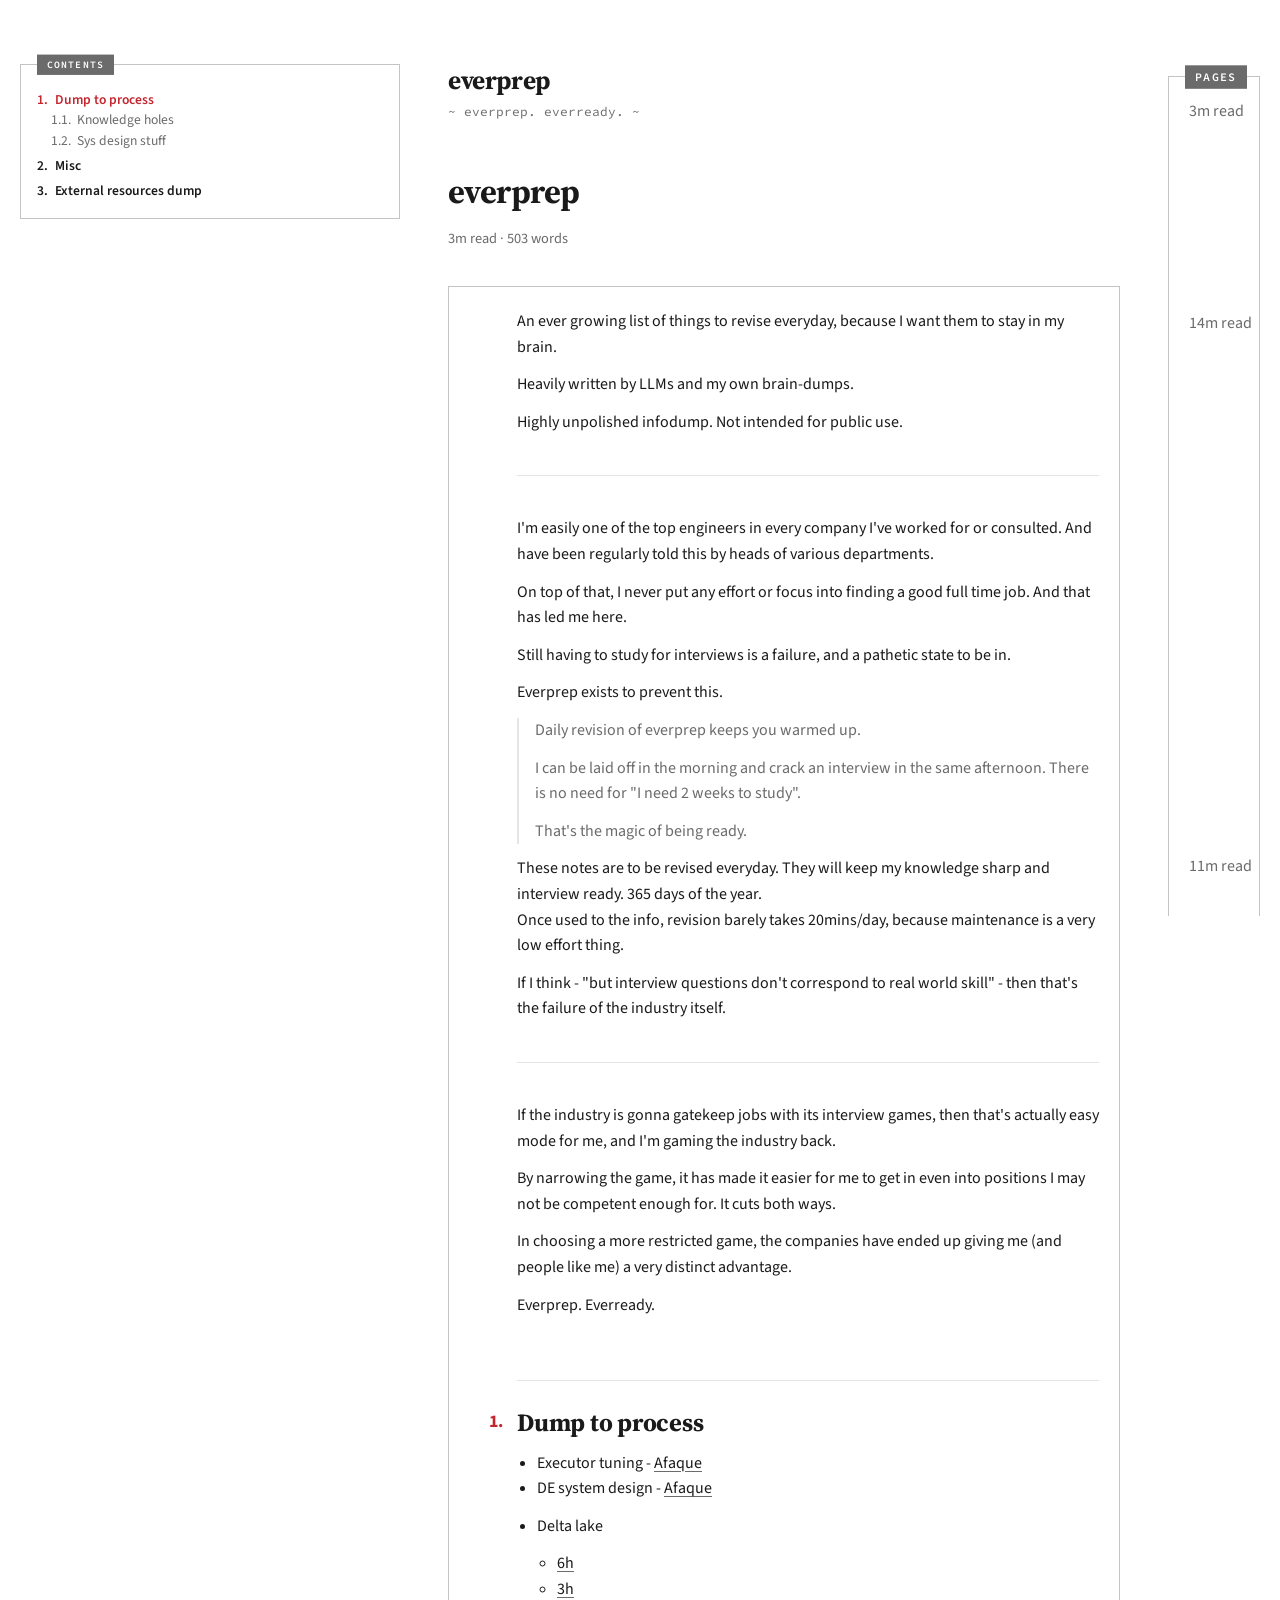
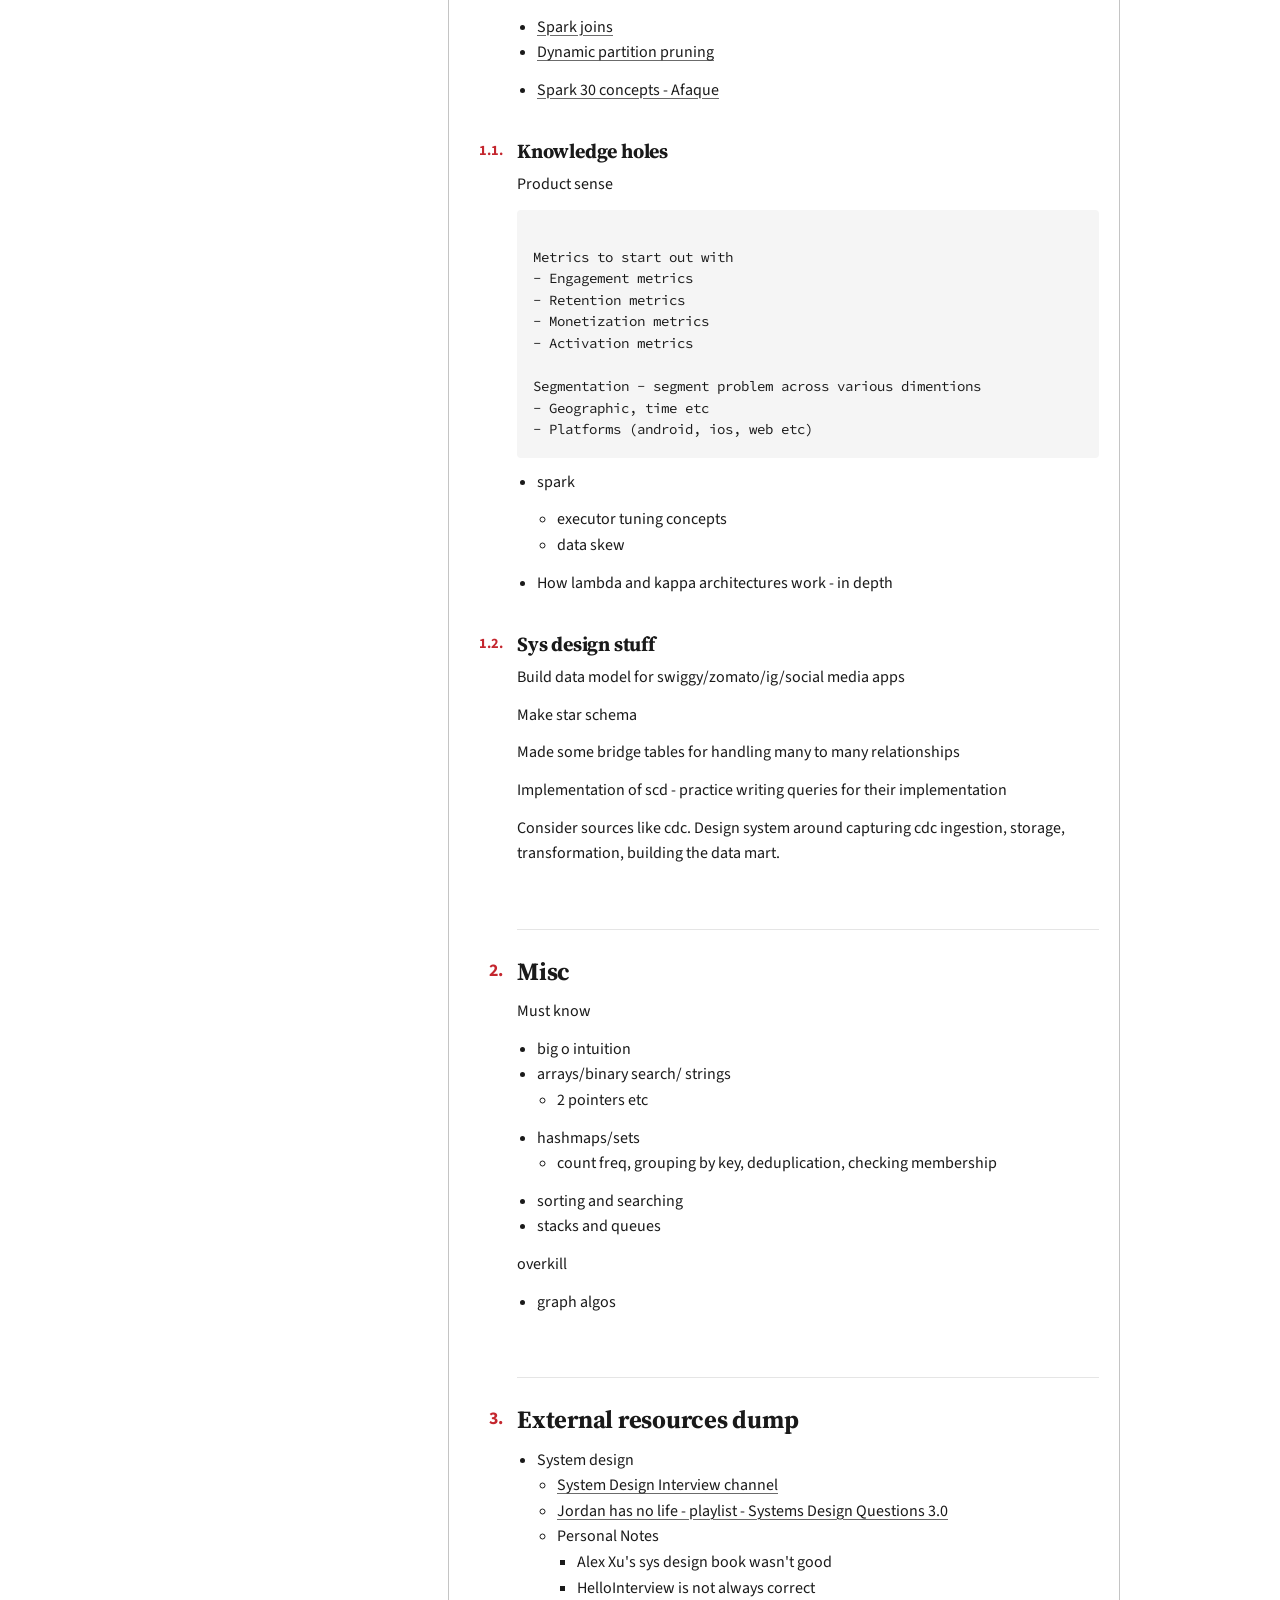
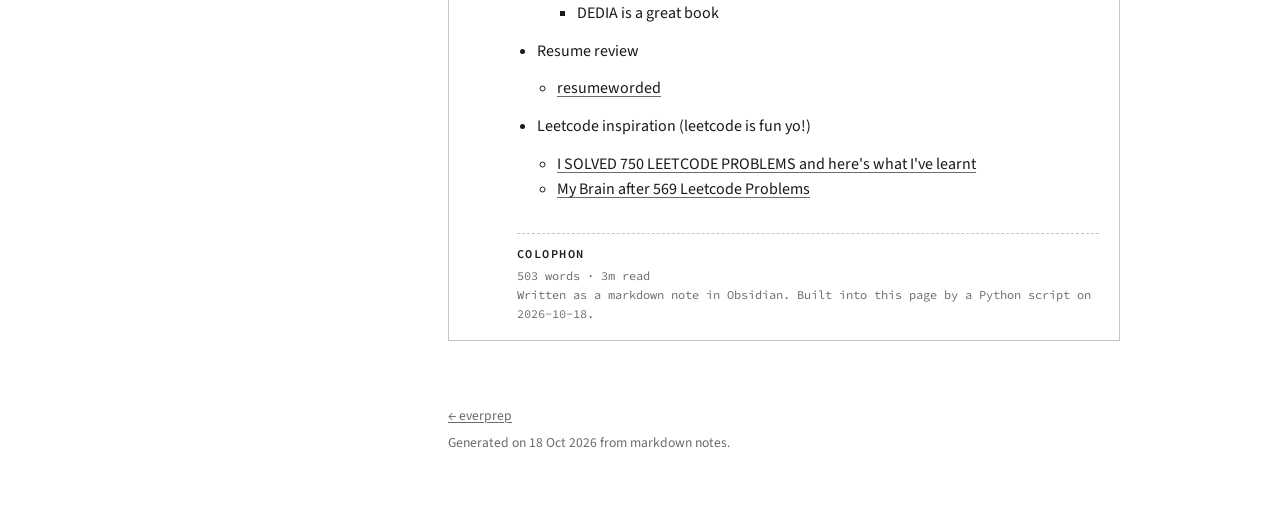
==== commit a6939592: "update 2026-10-18 15:41:58" ====
--- a/website/index.html
+++ b/website/index.html
@@ -165,7 +165,7 @@
             <span class="colophon-title">Colophon</span>
             503 words &middot; 3m read<br>
             Written as a markdown note in Obsidian.
-            Built into this page by a Python script on 2026-10-17.
+            Built into this page by a Python script on 2026-10-18.
         </footer>
     </article>
 
@@ -235,7 +235,7 @@
 
     <footer class="site-footer">
         <p><a href="index.html">&larr; everprep</a></p>
-        <p>Generated on 17 Oct 2026 from markdown notes.</p>
+        <p>Generated on 18 Oct 2026 from markdown notes.</p>
     </footer>
 
 </div>
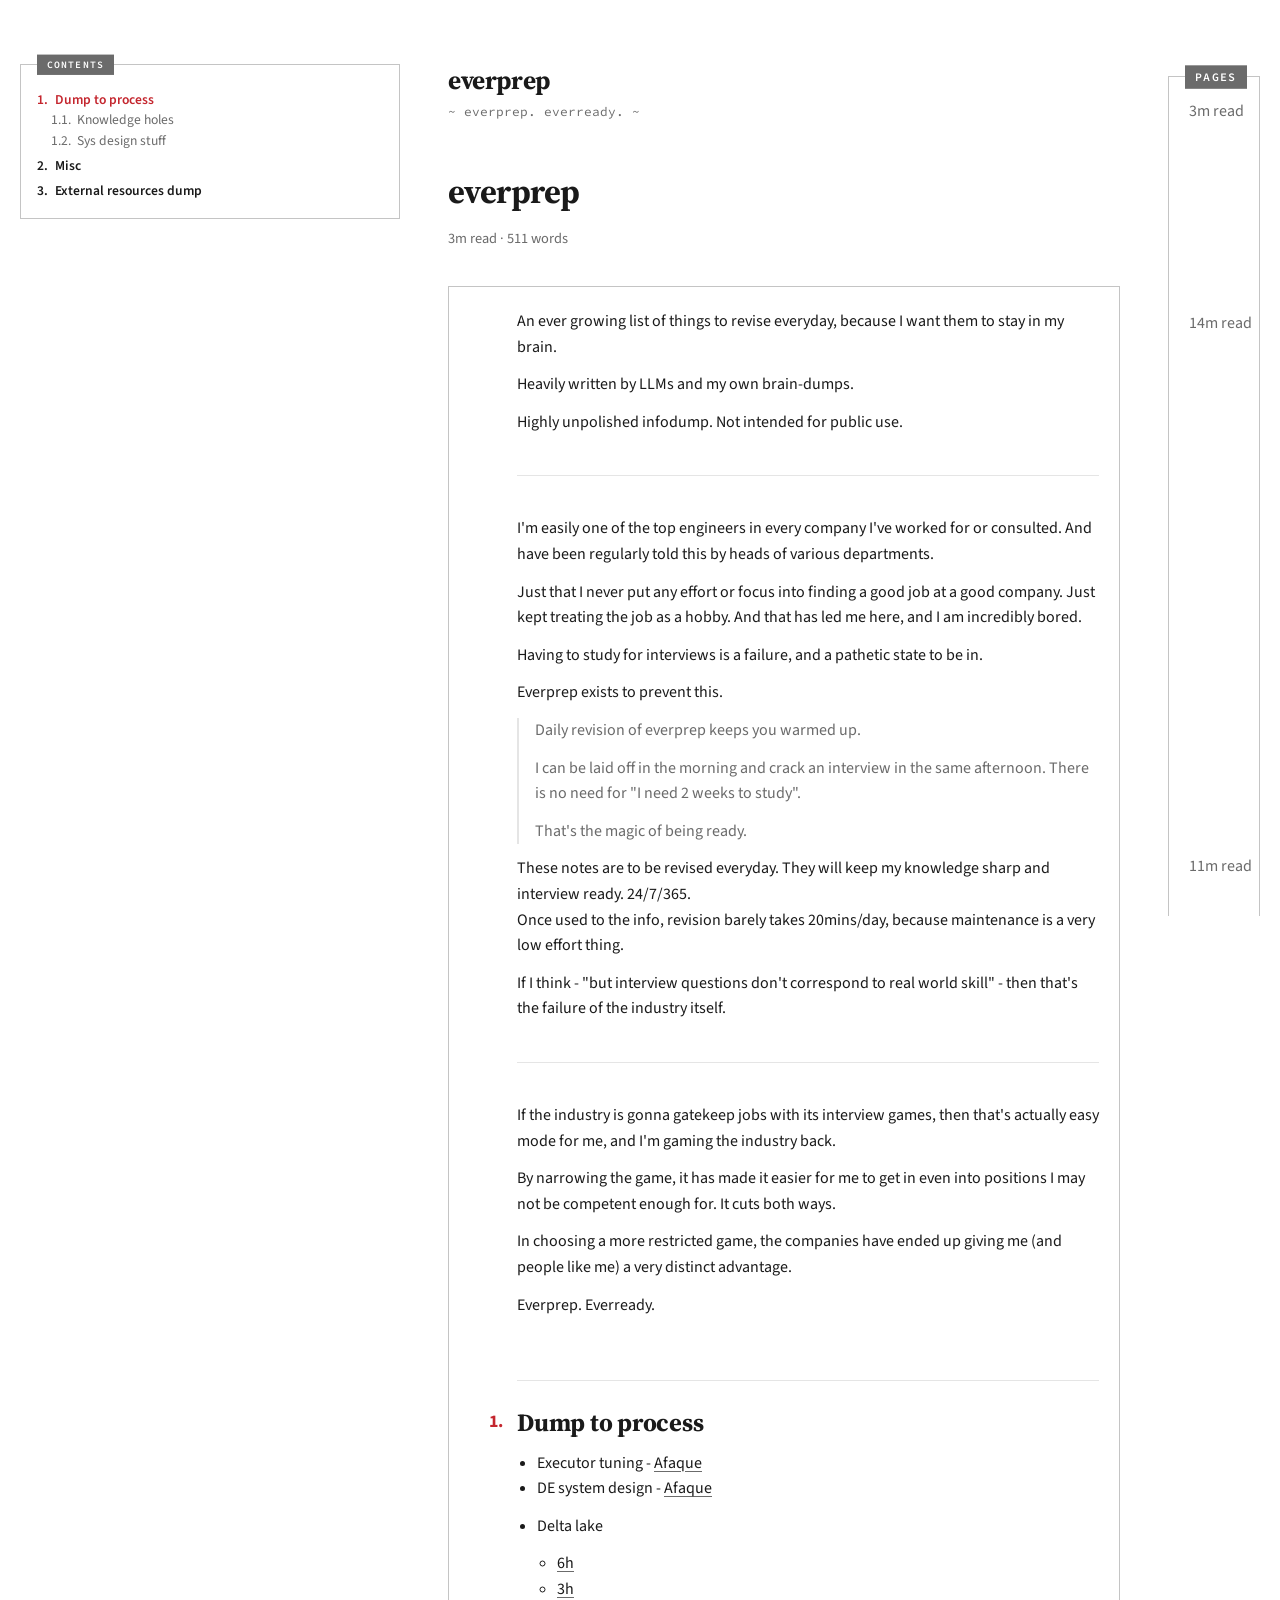
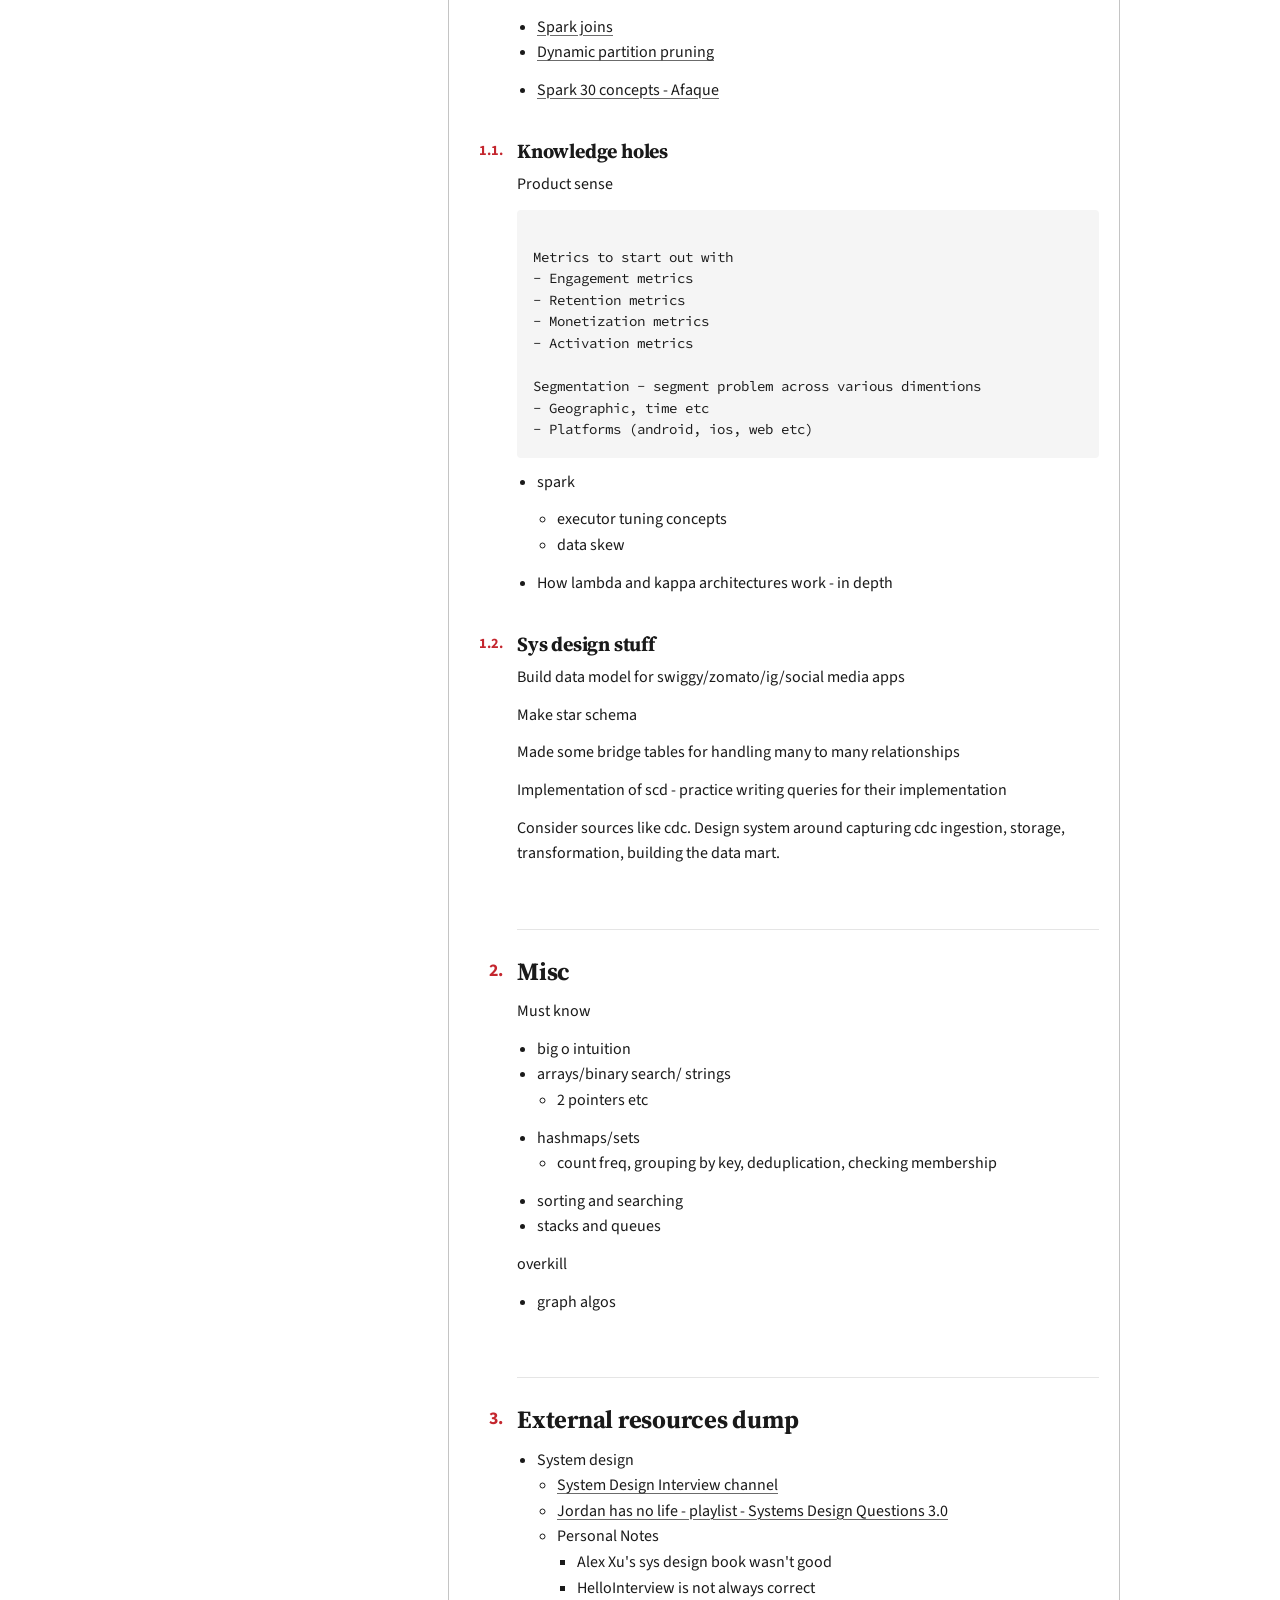
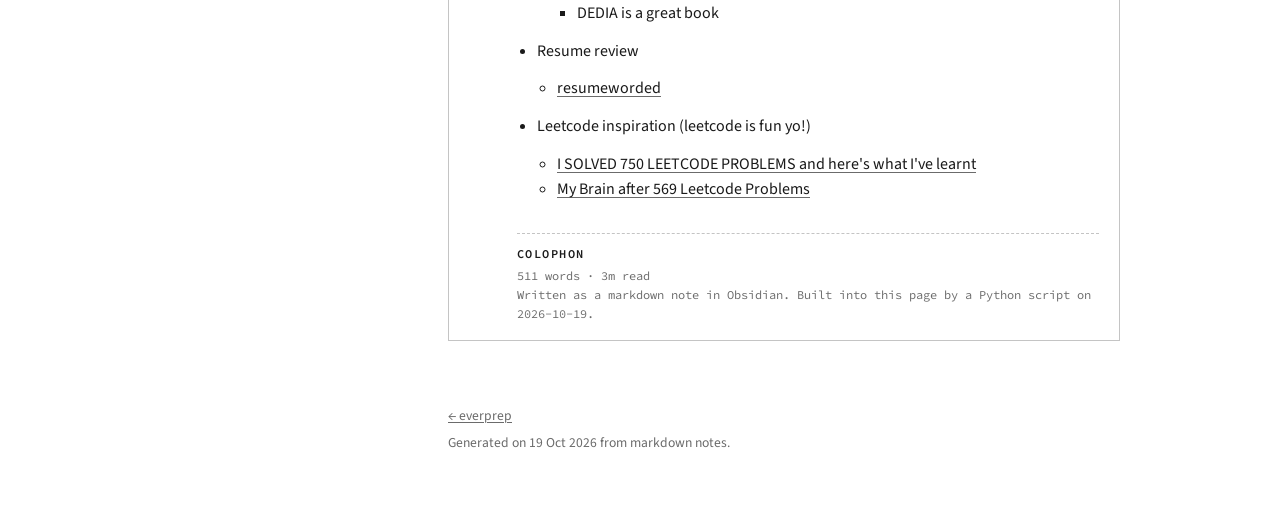
==== commit 563ed56d: "update 2026-10-19 08:45:53" ====
--- a/website/index.html
+++ b/website/index.html
@@ -34,7 +34,7 @@
 
     <header>
         <h1>everprep</h1>
-        <p class="meta">3m read &middot; 503 words</p>
+        <p class="meta">3m read &middot; 511 words</p>
     </header>
 
     
@@ -61,15 +61,15 @@
 <p>Highly unpolished infodump. Not intended for public use.</p>
 <hr/>
 <p>I'm easily one of the top engineers in every company I've worked for or consulted. And have been regularly told this by heads of various departments.</p>
-<p>On top of that, I never put any effort or focus into finding a good full time job. And that has led me here.</p>
-<p>Still having to study for interviews is a failure, and a pathetic state to be in.</p>
+<p>Just that I never put any effort or focus into finding a good job at a good company. Just kept treating the job as a hobby. And that has led me here, and I am incredibly bored.</p>
+<p>Having to study for interviews is a failure, and a pathetic state to be in.</p>
 <p>Everprep exists to prevent this.</p>
 <blockquote>
 <p>Daily revision of everprep keeps you warmed up.</p>
 <p>I can be laid off in the morning and crack an interview in the same afternoon. There is no need for "I need 2 weeks to study".</p>
 <p>That's the magic of being ready.</p>
 </blockquote>
-<p>These notes are to be revised everyday. They will keep my knowledge sharp and interview ready. 365 days of the year.<br/>
+<p>These notes are to be revised everyday. They will keep my knowledge sharp and interview ready. 24/7/365.<br/>
 Once used to the info, revision barely takes 20mins/day, because maintenance is a very low effort thing.</p>
 <p>If I think - "but interview questions don't correspond to real world skill" - then that's the failure of the industry itself.</p>
 <hr/>
@@ -163,9 +163,9 @@
 
         <footer class="colophon">
             <span class="colophon-title">Colophon</span>
-            503 words &middot; 3m read<br>
+            511 words &middot; 3m read<br>
             Written as a markdown note in Obsidian.
-            Built into this page by a Python script on 2026-10-18.
+            Built into this page by a Python script on 2026-10-19.
         </footer>
     </article>
 
@@ -195,6 +195,11 @@
             </li>
             
             <li>
+                <span class="muted">4m read</span>
+                <a href="data-modelling.html">data modelling</a>
+            </li>
+            
+            <li>
                 <span class="muted">2m read</span>
                 <a href="data-pipelines.html">data pipelines</a>
             </li>
@@ -235,7 +240,7 @@
 
     <footer class="site-footer">
         <p><a href="index.html">&larr; everprep</a></p>
-        <p>Generated on 18 Oct 2026 from markdown notes.</p>
+        <p>Generated on 19 Oct 2026 from markdown notes.</p>
     </footer>
 
 </div>
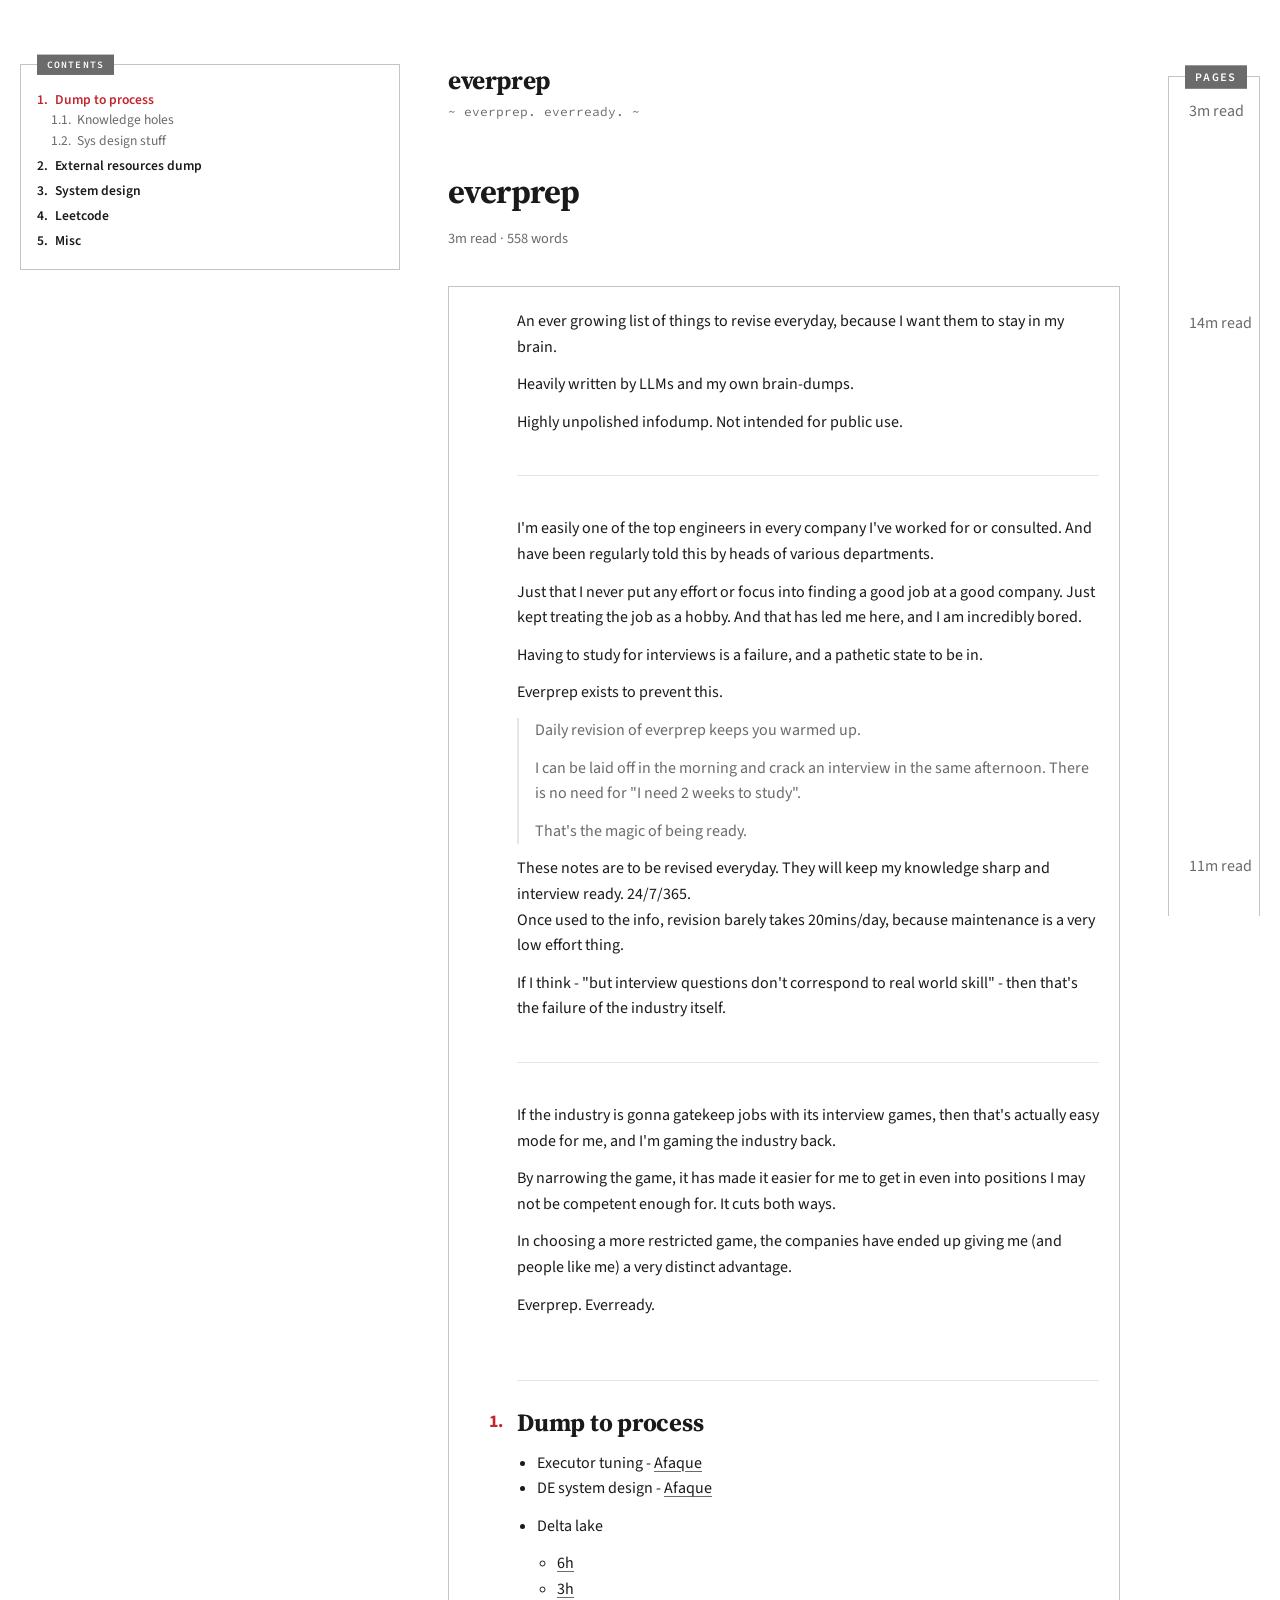
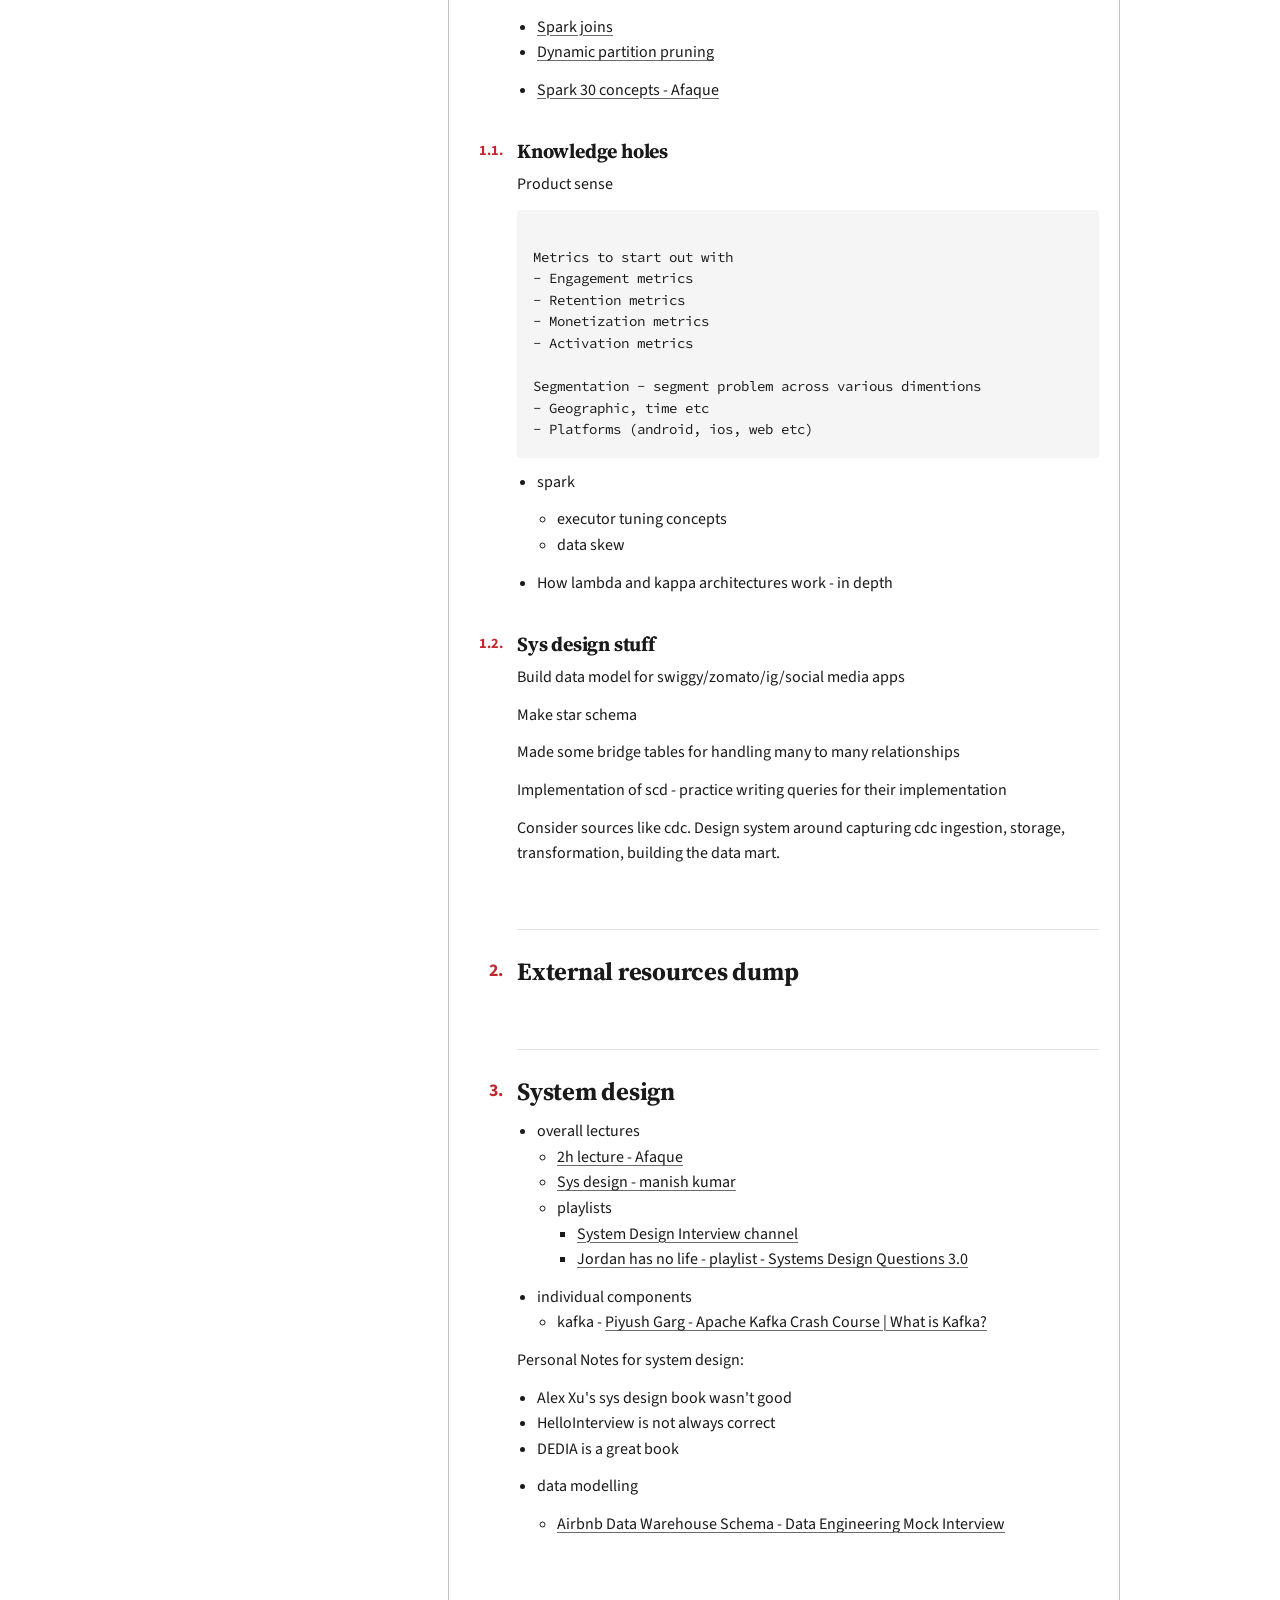
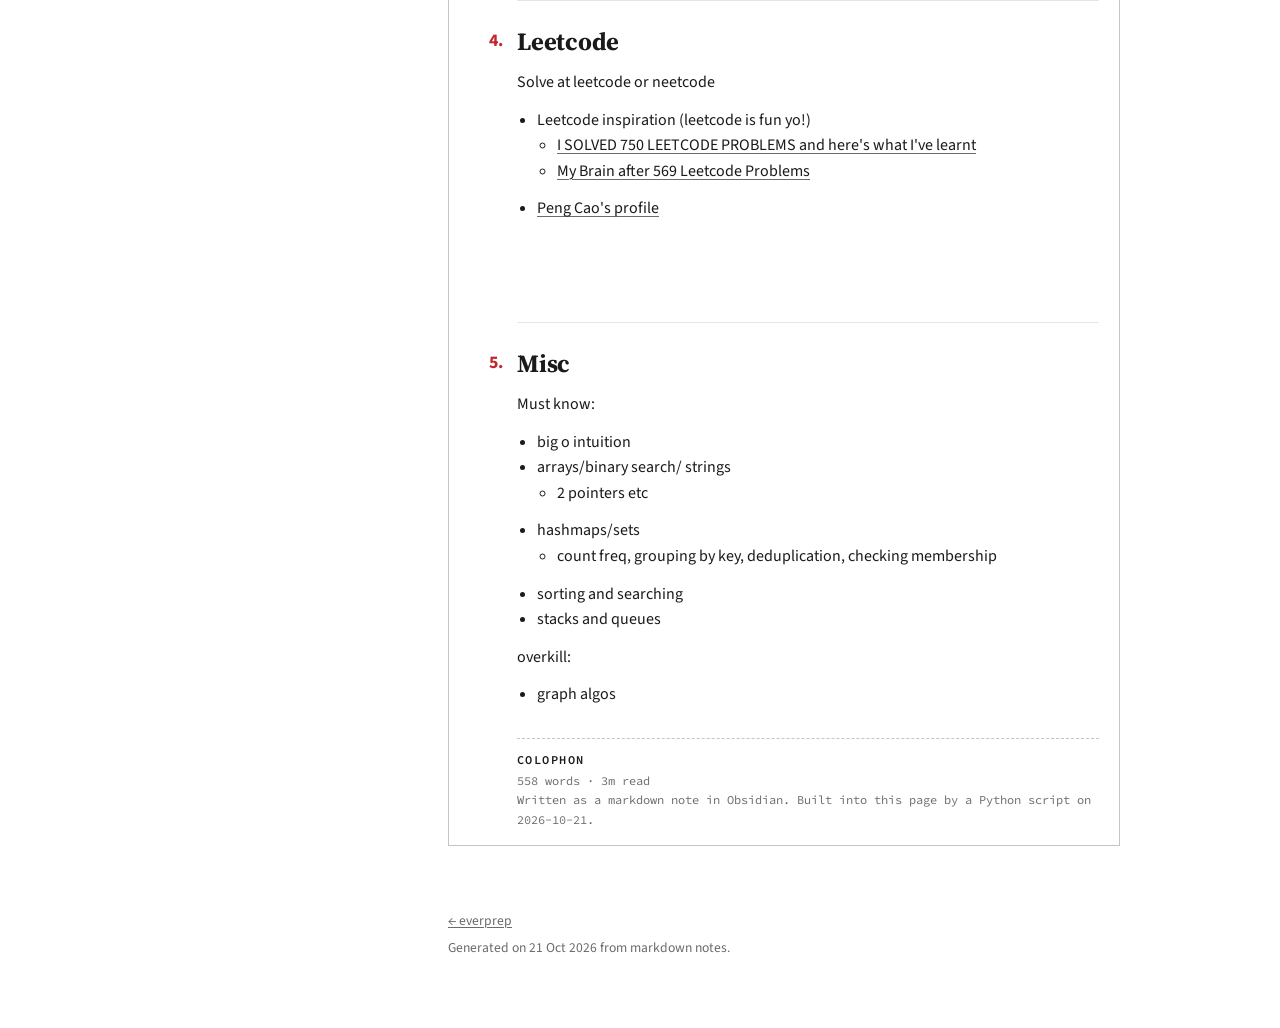
==== commit 65b10e7f: "update 2026-10-21 08:52:32" ====
--- a/website/index.html
+++ b/website/index.html
@@ -34,7 +34,7 @@
 
     <header>
         <h1>everprep</h1>
-        <p class="meta">3m read &middot; 511 words</p>
+        <p class="meta">3m read &middot; 558 words</p>
     </header>
 
     
@@ -48,8 +48,10 @@
     <li><a href="#knowledge-holes">Knowledge holes</a></li>
     <li><a href="#sys-design-stuff">Sys design stuff</a></li>
 </ul></li>
+    <li><a href="#external-resources-dump">External resources dump</a></li>
+    <li><a href="#system-design">System design</a></li>
+    <li><a href="#leetcode">Leetcode</a></li>
     <li><a href="#misc">Misc</a></li>
-    <li><a href="#external-resources-dump">External resources dump</a></li>
 </ul>
         </div>
     </nav>
@@ -117,8 +119,47 @@
 <p>Made some bridge tables for handling many to many relationships</p>
 <p>Implementation of scd - practice writing queries for their implementation</p>
 <p>Consider sources like cdc. Design system around capturing cdc ingestion, storage, transformation, building the data mart.</p>
+<h1 id="external-resources-dump">External resources dump</h1>
+<h1 id="system-design">System design</h1>
+<ul>
+<li>overall lectures
+<ul>
+<li><a href="https://youtu.be/r58Cf_kc_bY?si=dL7wfHWLjFkbigt3">2h lecture - Afaque</a></li>
+<li><a href="https://www.youtube.com/watch?v=OWeQ_gCNe4k&amp;pp=ygUac3lzdGVtIGRlc2lnbiBtYW5pc2gga3VtYXI%3D">Sys design - manish kumar</a></li>
+<li>playlists
+<ul>
+<li><a href="https://www.youtube.com/@SystemDesignInterview/videos">System Design Interview channel</a></li>
+<li><a href="https://www.youtube.com/playlist?list=PLjTveVh7FakLGZ36GbWAk_DMf_0xBZpGv">Jordan has no life - playlist -  Systems Design Questions 3.0</a></li>
+</ul></li>
+</ul></li>
+<li>individual components
+<ul>
+<li>kafka - <a href="https://www.youtube.com/watch?v=ZJJHm_bd9Zo">Piyush Garg - Apache Kafka Crash Course | What is Kafka?</a></li>
+</ul></li>
+</ul>
+<p>Personal Notes for system design:</p>
+<ul>
+<li>Alex Xu's sys design book wasn't good</li>
+<li>HelloInterview is not always correct</li>
+<li><p>DEDIA is a great book</p></li>
+<li><p>data modelling</p>
+<ul>
+<li><a href="https://www.youtube.com/watch?v=vsBo2CzJHeY">Airbnb Data Warehouse Schema - Data Engineering Mock Interview</a></li>
+</ul></li>
+</ul>
+<h1 id="leetcode">Leetcode</h1>
+<p>Solve at leetcode or neetcode</p>
+<ul>
+<li>Leetcode inspiration (leetcode is fun yo!)
+<ul>
+<li><a href="https://www.youtube.com/watch?v=ApSbjuVHAR8">I SOLVED 750 LEETCODE PROBLEMS and here's what I've learnt</a></li>
+<li><a href="https://www.youtube.com/watch?v=8wysIxzqgPI">My Brain after 569 Leetcode Problems</a></li>
+</ul></li>
+<li><a href="https://leetcode.com/u/cpcs/">Peng Cao's profile</a></li>
+</ul>
+<p><img alt="" src="0-1792490740900.webp"/></p>
 <h1 id="misc">Misc</h1>
-<p>Must know</p>
+<p>Must know:</p>
 <ul>
 <li>big o intuition</li>
 <li>arrays/binary search/ strings
@@ -132,40 +173,17 @@
 <li>sorting and searching</li>
 <li>stacks and queues</li>
 </ul>
-<p>overkill</p>
+<p>overkill:</p>
 <ul>
 <li>graph algos</li>
-</ul>
-<h1 id="external-resources-dump">External resources dump</h1>
-<ul>
-<li>System design
-<ul>
-<li><a href="https://www.youtube.com/@SystemDesignInterview/videos">System Design Interview channel</a></li>
-<li><a href="https://www.youtube.com/playlist?list=PLjTveVh7FakLGZ36GbWAk_DMf_0xBZpGv">Jordan has no life - playlist -  Systems Design Questions 3.0</a></li>
-<li>Personal Notes
-<ul>
-<li>Alex Xu's sys design book wasn't good</li>
-<li>HelloInterview is not always correct</li>
-<li>DEDIA is a great book</li>
-</ul></li>
-</ul></li>
-<li><p>Resume review</p>
-<ul>
-<li><a href="https://resumeworded.com/">resumeworded</a></li>
-</ul></li>
-<li><p>Leetcode inspiration (leetcode is fun yo!)</p>
-<ul>
-<li><a href="https://www.youtube.com/watch?v=ApSbjuVHAR8">I SOLVED 750 LEETCODE PROBLEMS and here's what I've learnt</a></li>
-<li><a href="https://www.youtube.com/watch?v=8wysIxzqgPI">My Brain after 569 Leetcode Problems</a></li>
-</ul></li>
 </ul>
 
 
         <footer class="colophon">
             <span class="colophon-title">Colophon</span>
-            511 words &middot; 3m read<br>
+            558 words &middot; 3m read<br>
             Written as a markdown note in Obsidian.
-            Built into this page by a Python script on 2026-10-19.
+            Built into this page by a Python script on 2026-10-21.
         </footer>
     </article>
 
@@ -205,11 +223,26 @@
             </li>
             
             <li>
+                <span class="muted">7m read</span>
+                <a href="databricks.html">databricks</a>
+            </li>
+            
+            <li>
+                <span class="muted">1m read</span>
+                <a href="delta-lake.html">Delta lake</a>
+            </li>
+            
+            <li>
                 <span class="muted">13m read</span>
                 <a href="delta-lake-performance-optimization-and-maintenance.html">Delta Lake - performance optimization and maintenance</a>
             </li>
             
             <li>
+                <span class="muted">1m read</span>
+                <a href="interview-rounds.html">interview rounds</a>
+            </li>
+            
+            <li>
                 <span class="muted">10m read</span>
                 <a href="python-leetcode.html">python - leetcode</a>
             </li>
@@ -220,7 +253,7 @@
             </li>
             
             <li>
-                <span class="muted">12m read</span>
+                <span class="muted">14m read</span>
                 <a href="spark-theory.html">spark - theory</a>
             </li>
             
@@ -240,7 +273,7 @@
 
     <footer class="site-footer">
         <p><a href="index.html">&larr; everprep</a></p>
-        <p>Generated on 19 Oct 2026 from markdown notes.</p>
+        <p>Generated on 21 Oct 2026 from markdown notes.</p>
     </footer>
 
 </div>
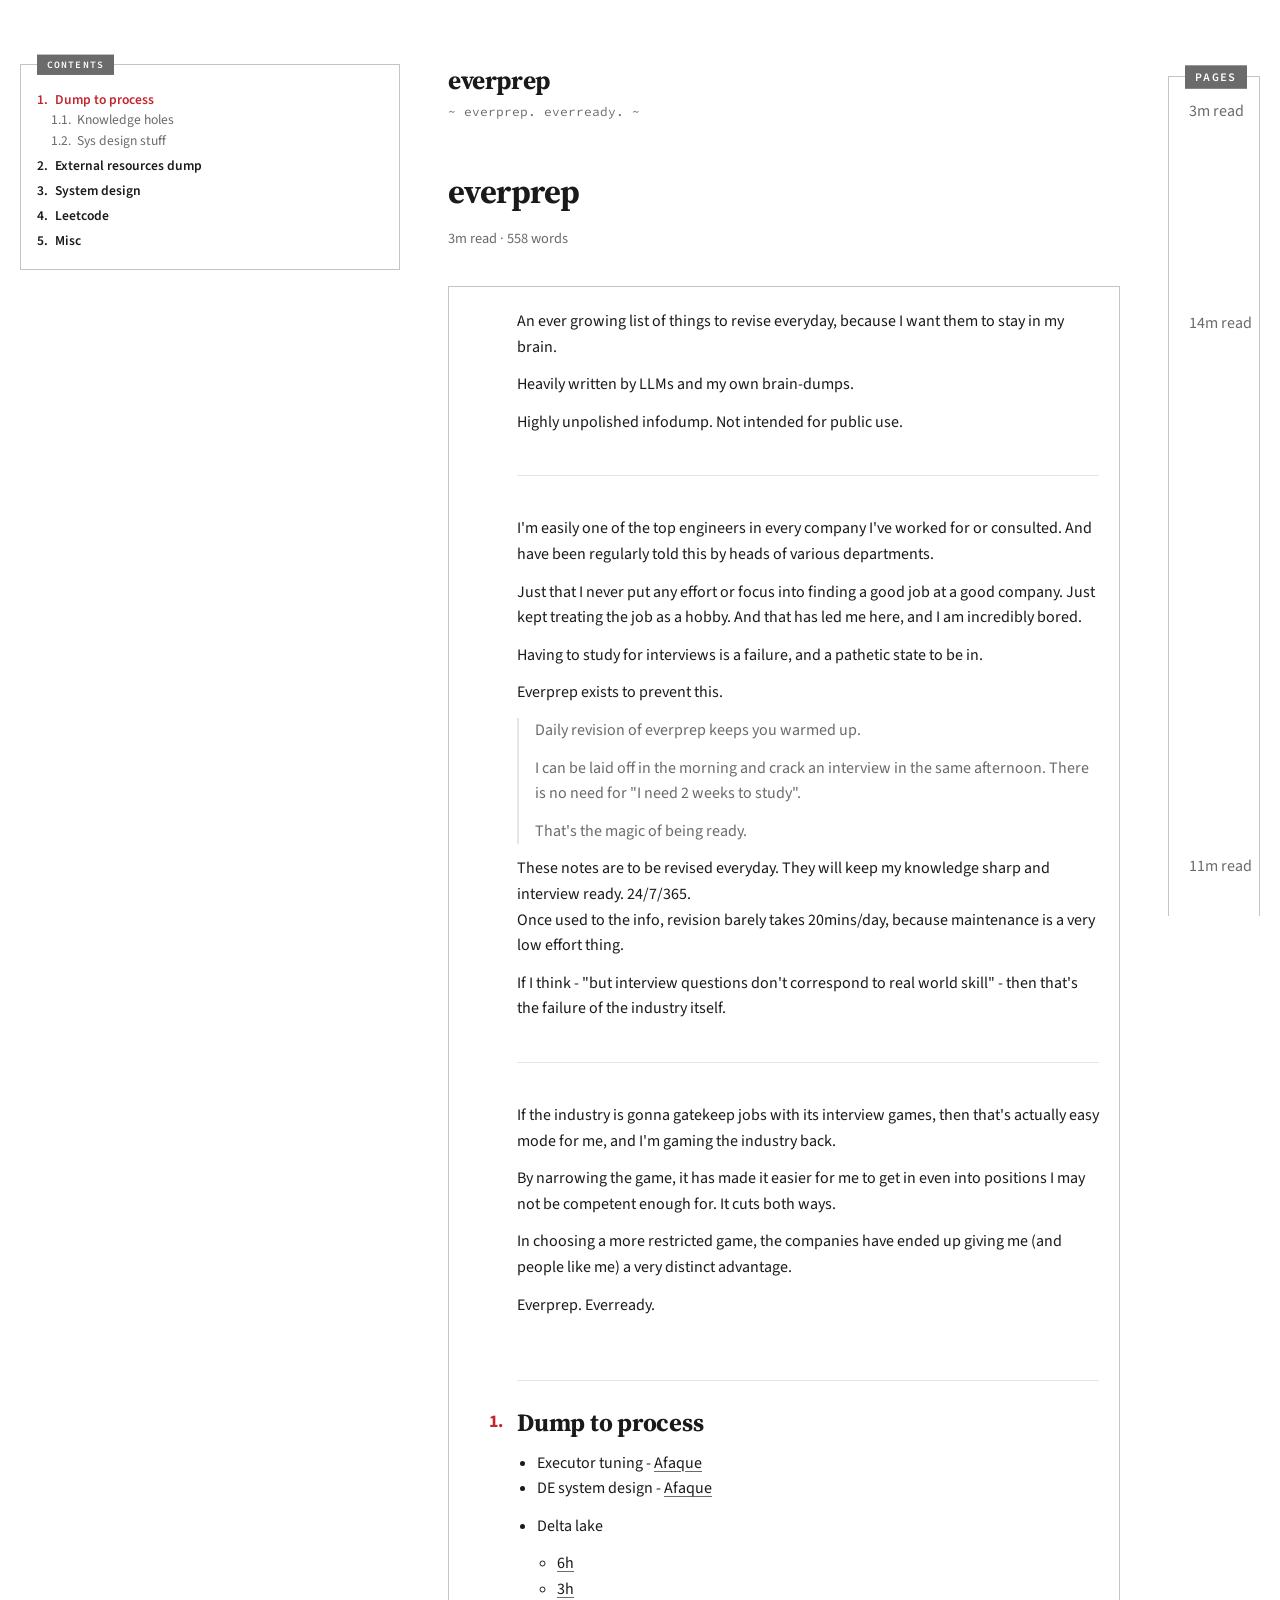
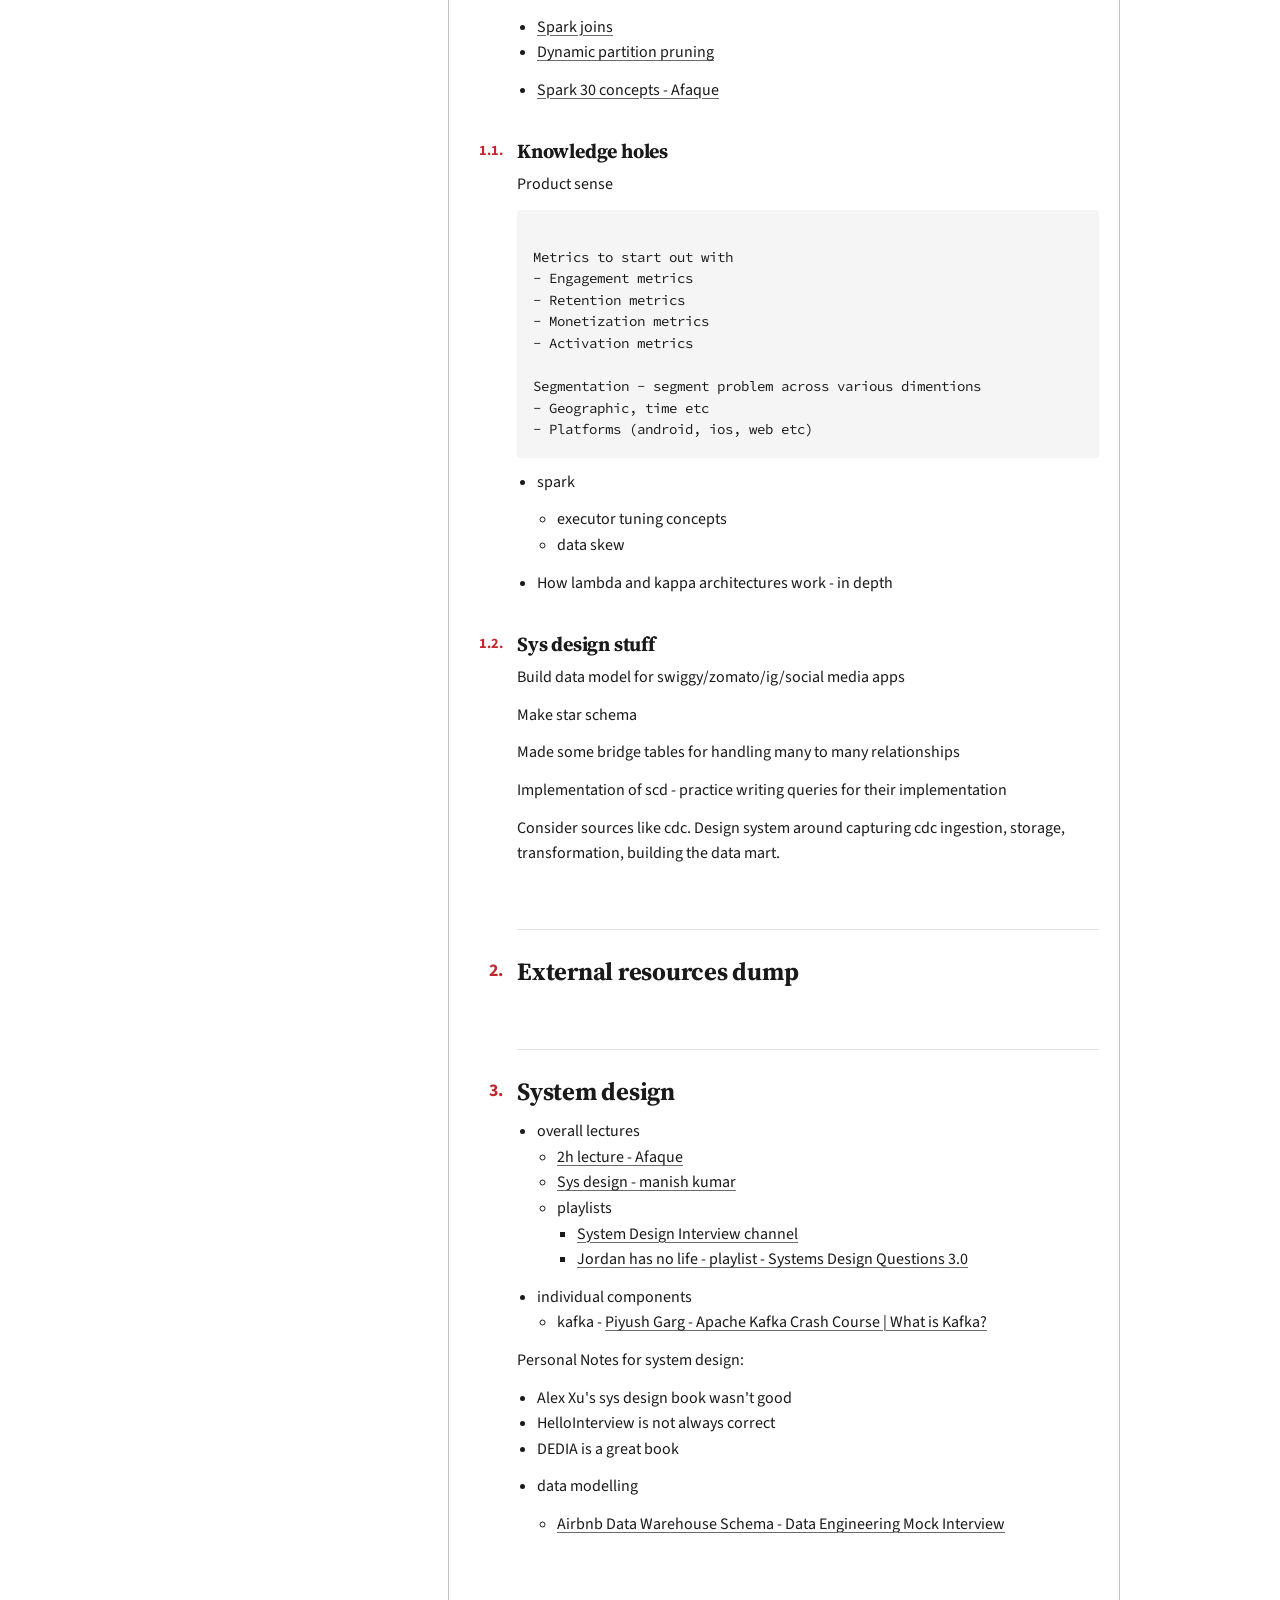
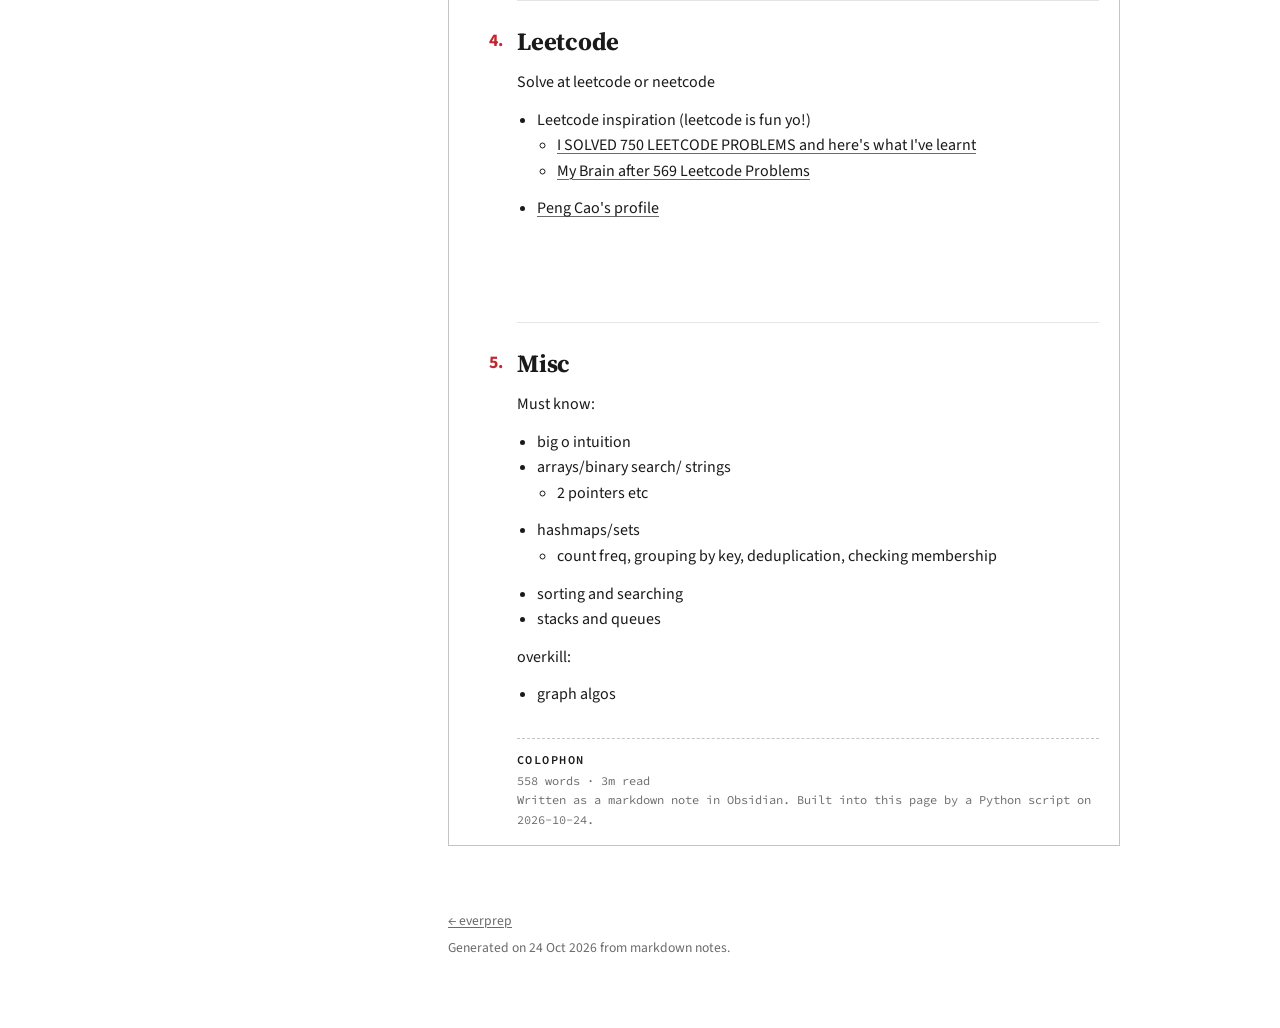
==== commit 75685a62: "update 2026-10-24 11:09:13" ====
--- a/website/index.html
+++ b/website/index.html
@@ -183,7 +183,7 @@
             <span class="colophon-title">Colophon</span>
             558 words &middot; 3m read<br>
             Written as a markdown note in Obsidian.
-            Built into this page by a Python script on 2026-10-21.
+            Built into this page by a Python script on 2026-10-24.
         </footer>
     </article>
 
@@ -273,7 +273,7 @@
 
     <footer class="site-footer">
         <p><a href="index.html">&larr; everprep</a></p>
-        <p>Generated on 21 Oct 2026 from markdown notes.</p>
+        <p>Generated on 24 Oct 2026 from markdown notes.</p>
     </footer>
 
 </div>
